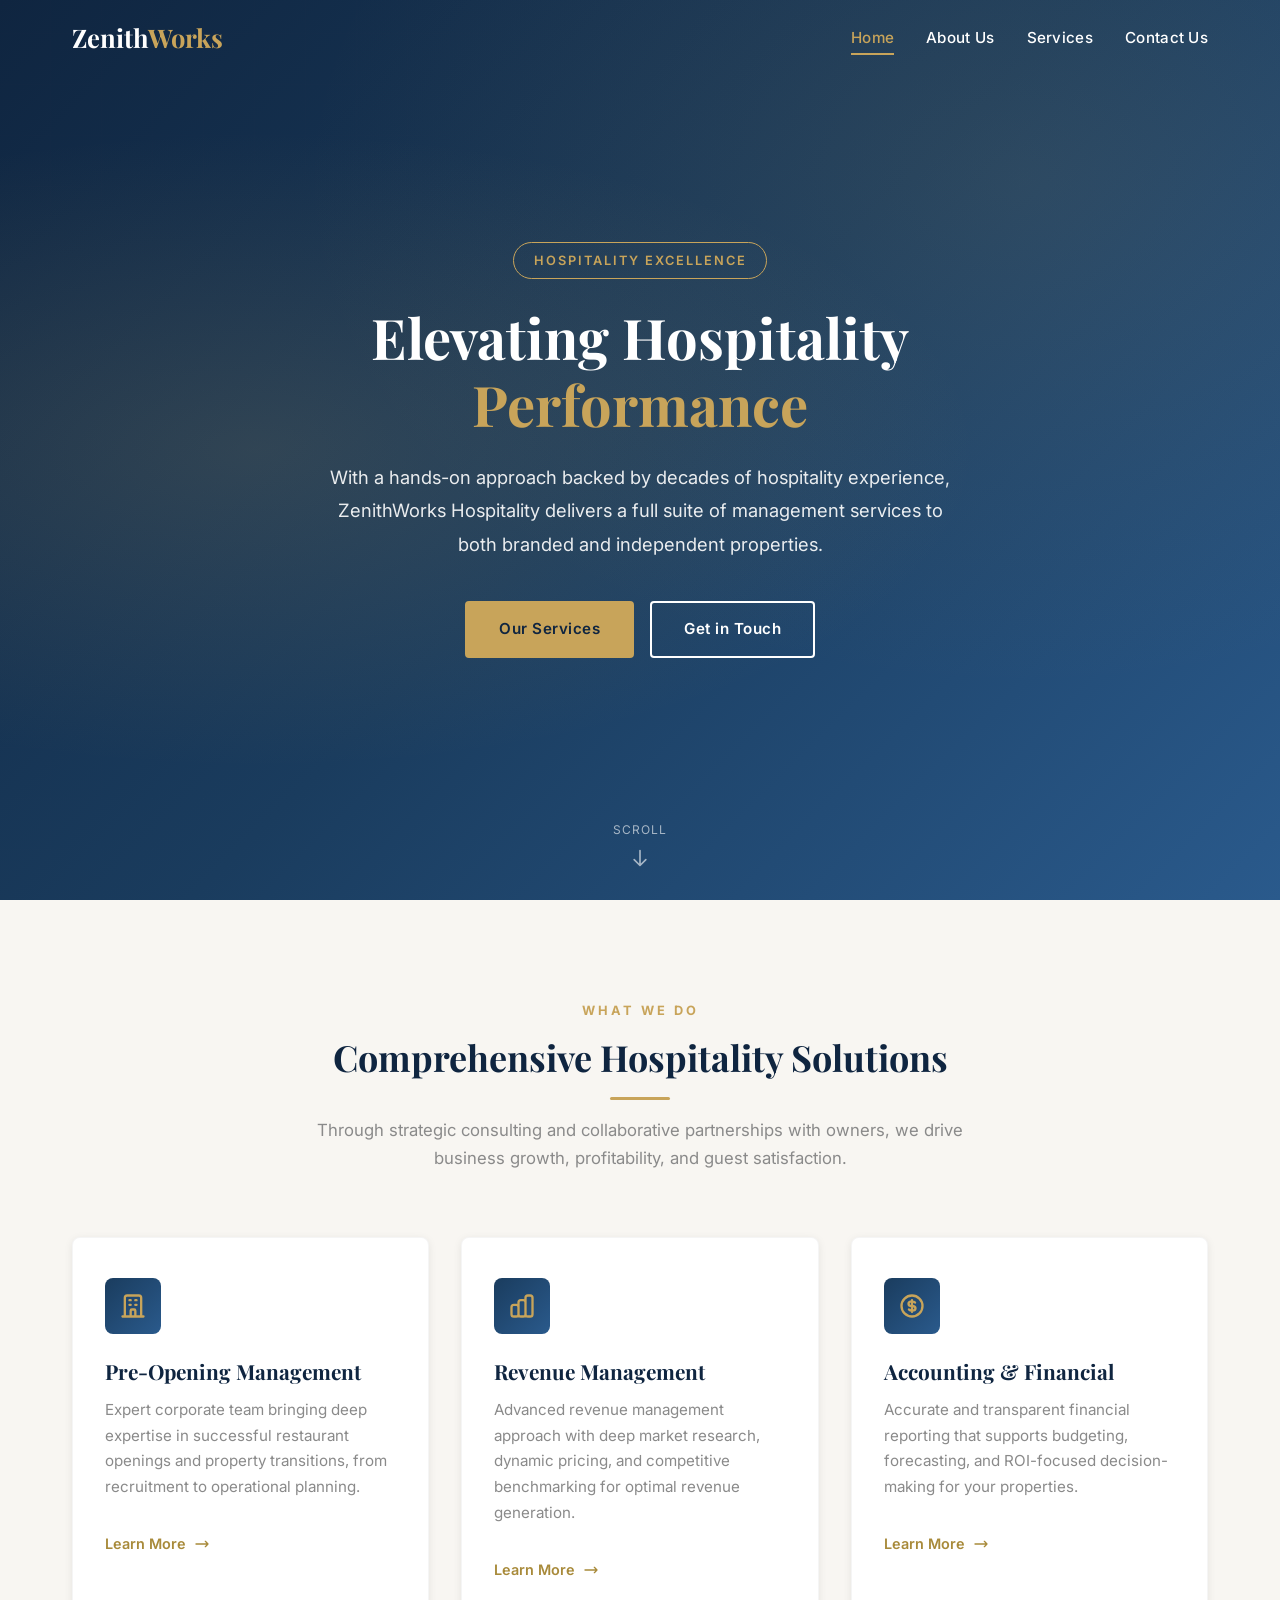
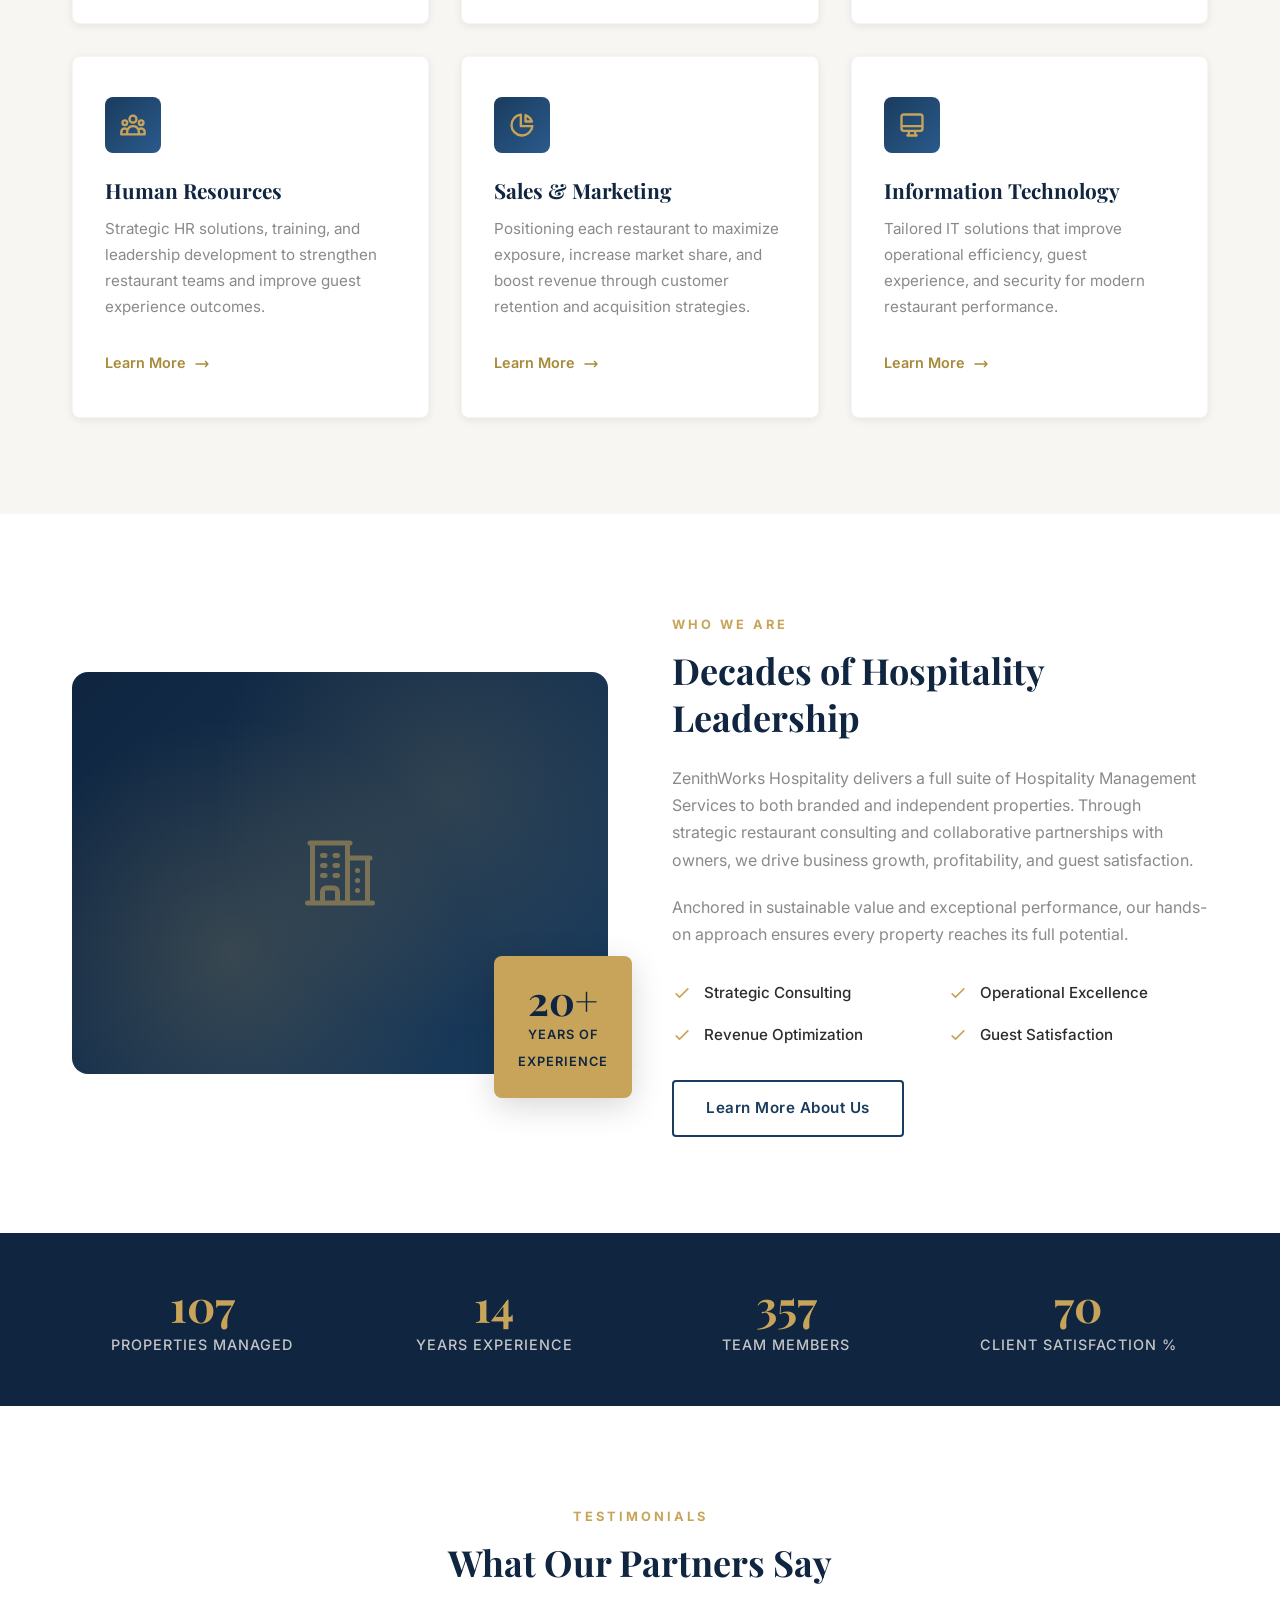
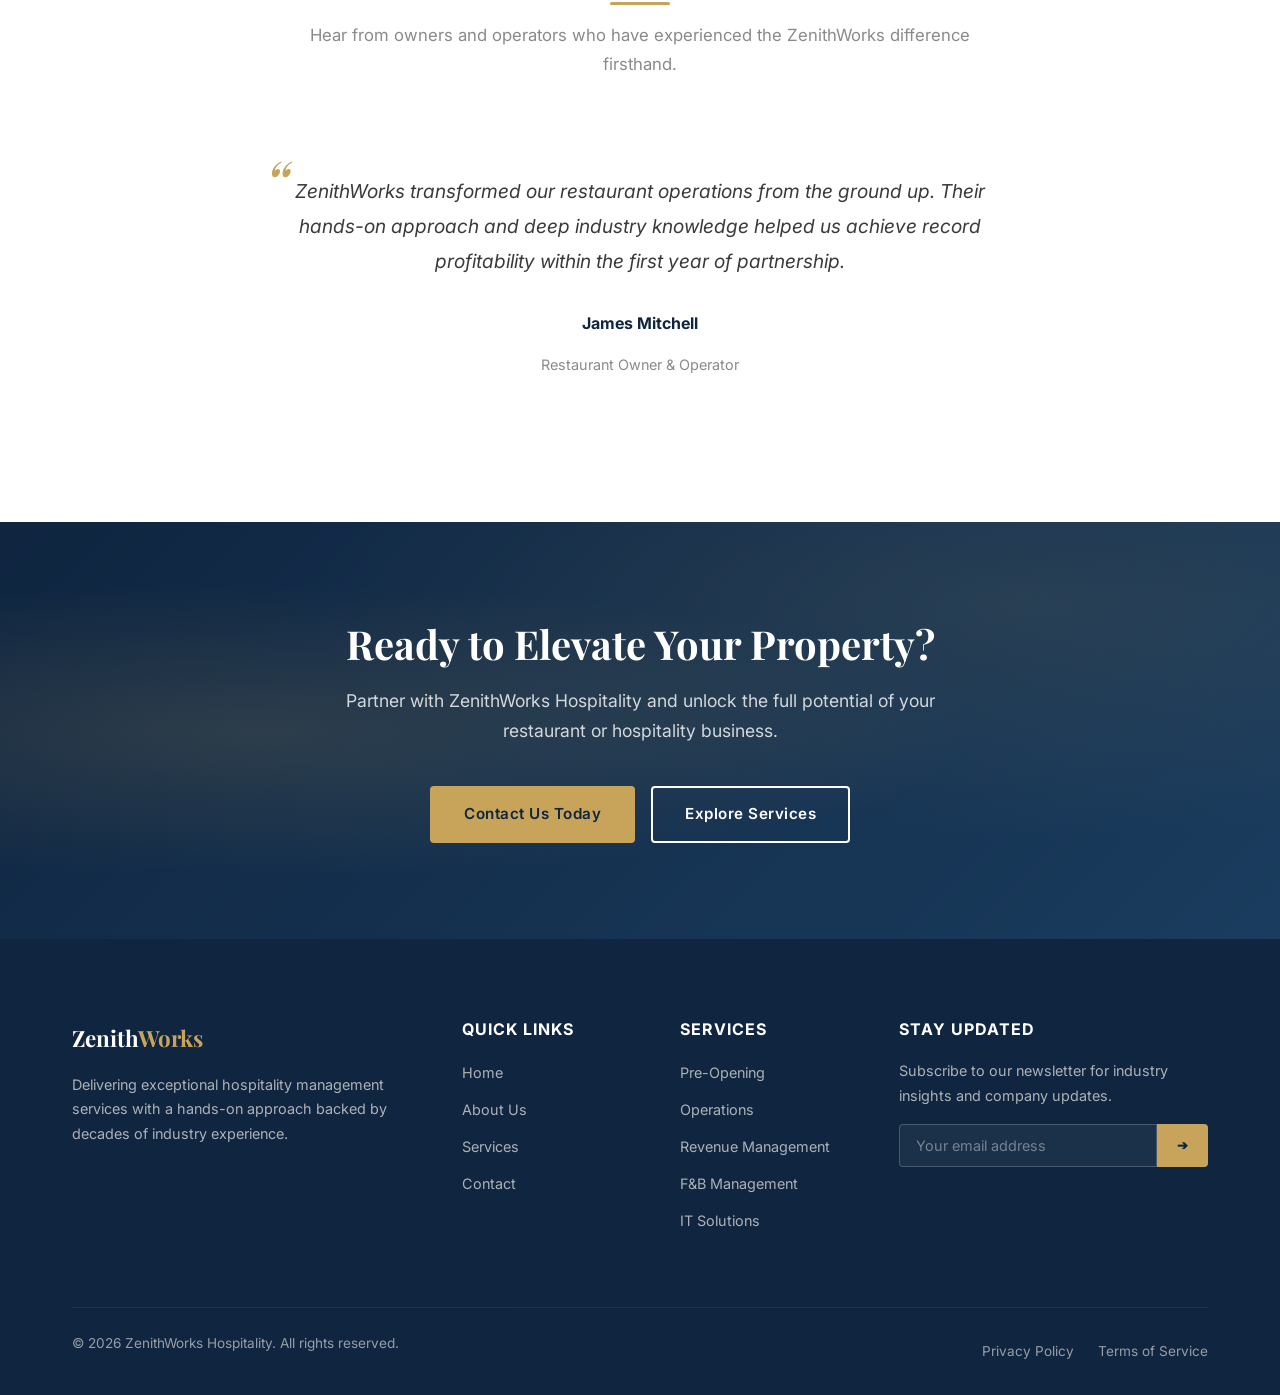
==== index.html @ 20b2fc0e "feat: build ZenithWorks Hospitality website with 4 pages Create a complete multi-page static website" ====
<!DOCTYPE html>
<html lang="en">
<head>
  <meta charset="UTF-8">
  <meta name="viewport" content="width=device-width, initial-scale=1.0">
  <meta name="description" content="ZenithWorks Hospitality delivers a full suite of Hospitality Management Services to branded and independent properties, driving growth, profitability, and guest satisfaction.">
  <title>ZenithWorks Hospitality | Restaurant & Hospitality Management</title>
  <link rel="preconnect" href="https://fonts.googleapis.com">
  <link rel="preconnect" href="https://fonts.gstatic.com" crossorigin>
  <link href="https://fonts.googleapis.com/css2?family=Inter:wght@400;500;600;700&family=Playfair+Display:wght@600;700;800&display=swap" rel="stylesheet">
  <link rel="stylesheet" href="css/styles.css">
</head>
<body>

  <!-- Header -->
  <header class="header" id="header">
    <div class="container">
      <a href="index.html" class="logo">
        <span class="logo-text">Zenith<span>Works</span></span>
      </a>
      <nav class="nav-links" id="navLinks">
        <a href="index.html" class="active">Home</a>
        <a href="about.html">About Us</a>
        <a href="services.html">Services</a>
        <a href="contact.html">Contact Us</a>
      </nav>
      <button class="menu-toggle" id="menuToggle" aria-label="Toggle navigation">
        <span></span>
        <span></span>
        <span></span>
      </button>
    </div>
  </header>

  <!-- Hero Section -->
  <section class="hero">
    <div class="hero-bg"></div>
    <div class="hero-pattern"></div>
    <div class="hero-content">
      <div class="hero-badge">Hospitality Excellence</div>
      <h1>Elevating Hospitality <span>Performance</span></h1>
      <p>With a hands-on approach backed by decades of hospitality experience, ZenithWorks Hospitality delivers a full suite of management services to both branded and independent properties.</p>
      <div class="hero-buttons">
        <a href="services.html" class="btn btn-primary">Our Services</a>
        <a href="contact.html" class="btn btn-outline">Get in Touch</a>
      </div>
    </div>
    <div class="scroll-indicator">
      <span>Scroll</span>
      <svg xmlns="http://www.w3.org/2000/svg" fill="none" viewBox="0 0 24 24" stroke="currentColor" stroke-width="2">
        <path stroke-linecap="round" stroke-linejoin="round" d="M19 14l-7 7m0 0l-7-7m7 7V3"/>
      </svg>
    </div>
  </section>

  <!-- Services Overview -->
  <section class="section section-light">
    <div class="container">
      <div class="section-header fade-in">
        <span class="section-label">What We Do</span>
        <h2>Comprehensive Hospitality Solutions</h2>
        <p>Through strategic consulting and collaborative partnerships with owners, we drive business growth, profitability, and guest satisfaction.</p>
      </div>
      <div class="services-grid">
        <!-- Service Card 1 -->
        <div class="service-card fade-in">
          <div class="service-icon">
            <svg xmlns="http://www.w3.org/2000/svg" fill="none" viewBox="0 0 24 24" stroke="currentColor" stroke-width="2">
              <path stroke-linecap="round" stroke-linejoin="round" d="M19 21V5a2 2 0 00-2-2H7a2 2 0 00-2 2v16m14 0h2m-2 0h-5m-9 0H3m2 0h5M9 7h1m-1 4h1m4-4h1m-1 4h1m-5 10v-5a1 1 0 011-1h2a1 1 0 011 1v5m-4 0h4"/>
            </svg>
          </div>
          <h3>Pre-Opening Management</h3>
          <p>Expert corporate team bringing deep expertise in successful restaurant openings and property transitions, from recruitment to operational planning.</p>
          <a href="services.html" class="learn-more">
            Learn More
            <svg xmlns="http://www.w3.org/2000/svg" fill="none" viewBox="0 0 24 24" stroke="currentColor" stroke-width="2">
              <path stroke-linecap="round" stroke-linejoin="round" d="M17 8l4 4m0 0l-4 4m4-4H3"/>
            </svg>
          </a>
        </div>
        <!-- Service Card 2 -->
        <div class="service-card fade-in">
          <div class="service-icon">
            <svg xmlns="http://www.w3.org/2000/svg" fill="none" viewBox="0 0 24 24" stroke="currentColor" stroke-width="2">
              <path stroke-linecap="round" stroke-linejoin="round" d="M9 19v-6a2 2 0 00-2-2H5a2 2 0 00-2 2v6a2 2 0 002 2h2a2 2 0 002-2zm0 0V9a2 2 0 012-2h2a2 2 0 012 2v10m-6 0a2 2 0 002 2h2a2 2 0 002-2m0 0V5a2 2 0 012-2h2a2 2 0 012 2v14a2 2 0 01-2 2h-2a2 2 0 01-2-2z"/>
            </svg>
          </div>
          <h3>Revenue Management</h3>
          <p>Advanced revenue management approach with deep market research, dynamic pricing, and competitive benchmarking for optimal revenue generation.</p>
          <a href="services.html" class="learn-more">
            Learn More
            <svg xmlns="http://www.w3.org/2000/svg" fill="none" viewBox="0 0 24 24" stroke="currentColor" stroke-width="2">
              <path stroke-linecap="round" stroke-linejoin="round" d="M17 8l4 4m0 0l-4 4m4-4H3"/>
            </svg>
          </a>
        </div>
        <!-- Service Card 3 -->
        <div class="service-card fade-in">
          <div class="service-icon">
            <svg xmlns="http://www.w3.org/2000/svg" fill="none" viewBox="0 0 24 24" stroke="currentColor" stroke-width="2">
              <path stroke-linecap="round" stroke-linejoin="round" d="M12 8c-1.657 0-3 .895-3 2s1.343 2 3 2 3 .895 3 2-1.343 2-3 2m0-8c1.11 0 2.08.402 2.599 1M12 8V7m0 1v8m0 0v1m0-1c-1.11 0-2.08-.402-2.599-1M21 12a9 9 0 11-18 0 9 9 0 0118 0z"/>
            </svg>
          </div>
          <h3>Accounting & Financial</h3>
          <p>Accurate and transparent financial reporting that supports budgeting, forecasting, and ROI-focused decision-making for your properties.</p>
          <a href="services.html" class="learn-more">
            Learn More
            <svg xmlns="http://www.w3.org/2000/svg" fill="none" viewBox="0 0 24 24" stroke="currentColor" stroke-width="2">
              <path stroke-linecap="round" stroke-linejoin="round" d="M17 8l4 4m0 0l-4 4m4-4H3"/>
            </svg>
          </a>
        </div>
        <!-- Service Card 4 -->
        <div class="service-card fade-in">
          <div class="service-icon">
            <svg xmlns="http://www.w3.org/2000/svg" fill="none" viewBox="0 0 24 24" stroke="currentColor" stroke-width="2">
              <path stroke-linecap="round" stroke-linejoin="round" d="M17 20h5v-2a3 3 0 00-5.356-1.857M17 20H7m10 0v-2c0-.656-.126-1.283-.356-1.857M7 20H2v-2a3 3 0 015.356-1.857M7 20v-2c0-.656.126-1.283.356-1.857m0 0a5.002 5.002 0 019.288 0M15 7a3 3 0 11-6 0 3 3 0 016 0zm6 3a2 2 0 11-4 0 2 2 0 014 0zM7 10a2 2 0 11-4 0 2 2 0 014 0z"/>
            </svg>
          </div>
          <h3>Human Resources</h3>
          <p>Strategic HR solutions, training, and leadership development to strengthen restaurant teams and improve guest experience outcomes.</p>
          <a href="services.html" class="learn-more">
            Learn More
            <svg xmlns="http://www.w3.org/2000/svg" fill="none" viewBox="0 0 24 24" stroke="currentColor" stroke-width="2">
              <path stroke-linecap="round" stroke-linejoin="round" d="M17 8l4 4m0 0l-4 4m4-4H3"/>
            </svg>
          </a>
        </div>
        <!-- Service Card 5 -->
        <div class="service-card fade-in">
          <div class="service-icon">
            <svg xmlns="http://www.w3.org/2000/svg" fill="none" viewBox="0 0 24 24" stroke="currentColor" stroke-width="2">
              <path stroke-linecap="round" stroke-linejoin="round" d="M11 3.055A9.001 9.001 0 1020.945 13H11V3.055z"/>
              <path stroke-linecap="round" stroke-linejoin="round" d="M20.488 9H15V3.512A9.025 9.025 0 0120.488 9z"/>
            </svg>
          </div>
          <h3>Sales & Marketing</h3>
          <p>Positioning each restaurant to maximize exposure, increase market share, and boost revenue through customer retention and acquisition strategies.</p>
          <a href="services.html" class="learn-more">
            Learn More
            <svg xmlns="http://www.w3.org/2000/svg" fill="none" viewBox="0 0 24 24" stroke="currentColor" stroke-width="2">
              <path stroke-linecap="round" stroke-linejoin="round" d="M17 8l4 4m0 0l-4 4m4-4H3"/>
            </svg>
          </a>
        </div>
        <!-- Service Card 6 -->
        <div class="service-card fade-in">
          <div class="service-icon">
            <svg xmlns="http://www.w3.org/2000/svg" fill="none" viewBox="0 0 24 24" stroke="currentColor" stroke-width="2">
              <path stroke-linecap="round" stroke-linejoin="round" d="M9.75 17L9 20l-1 1h8l-1-1-.75-3M3 13h18M5 17h14a2 2 0 002-2V5a2 2 0 00-2-2H5a2 2 0 00-2 2v10a2 2 0 002 2z"/>
            </svg>
          </div>
          <h3>Information Technology</h3>
          <p>Tailored IT solutions that improve operational efficiency, guest experience, and security for modern restaurant performance.</p>
          <a href="services.html" class="learn-more">
            Learn More
            <svg xmlns="http://www.w3.org/2000/svg" fill="none" viewBox="0 0 24 24" stroke="currentColor" stroke-width="2">
              <path stroke-linecap="round" stroke-linejoin="round" d="M17 8l4 4m0 0l-4 4m4-4H3"/>
            </svg>
          </a>
        </div>
      </div>
    </div>
  </section>

  <!-- About Preview -->
  <section class="section">
    <div class="container">
      <div class="about-preview">
        <div class="about-image fade-in-left">
          <div class="about-image-placeholder">
            <svg xmlns="http://www.w3.org/2000/svg" fill="none" viewBox="0 0 24 24" stroke="currentColor" stroke-width="1.5">
              <path stroke-linecap="round" stroke-linejoin="round" d="M2.25 21h19.5m-18-18v18m10.5-18v18m6-13.5V21M6.75 6.75h.75m-.75 3h.75m-.75 3h.75m3-6h.75m-.75 3h.75m-.75 3h.75M6.75 21v-3.375c0-.621.504-1.125 1.125-1.125h2.25c.621 0 1.125.504 1.125 1.125V21M3 3h12m-.75 4.5H21m-3.75 3.75h.008v.008h-.008v-.008zm0 3h.008v.008h-.008v-.008zm0 3h.008v.008h-.008v-.008z"/>
            </svg>
          </div>
          <div class="experience-badge">
            <span class="number">20+</span>
            <span class="label">Years of<br>Experience</span>
          </div>
        </div>
        <div class="about-content fade-in-right">
          <span class="section-label">Who We Are</span>
          <h2>Decades of Hospitality Leadership</h2>
          <p>ZenithWorks Hospitality delivers a full suite of Hospitality Management Services to both branded and independent properties. Through strategic restaurant consulting and collaborative partnerships with owners, we drive business growth, profitability, and guest satisfaction.</p>
          <p>Anchored in sustainable value and exceptional performance, our hands-on approach ensures every property reaches its full potential.</p>
          <div class="about-highlights">
            <div class="highlight-item">
              <svg xmlns="http://www.w3.org/2000/svg" fill="none" viewBox="0 0 24 24" stroke="currentColor" stroke-width="2">
                <path stroke-linecap="round" stroke-linejoin="round" d="M5 13l4 4L19 7"/>
              </svg>
              Strategic Consulting
            </div>
            <div class="highlight-item">
              <svg xmlns="http://www.w3.org/2000/svg" fill="none" viewBox="0 0 24 24" stroke="currentColor" stroke-width="2">
                <path stroke-linecap="round" stroke-linejoin="round" d="M5 13l4 4L19 7"/>
              </svg>
              Operational Excellence
            </div>
            <div class="highlight-item">
              <svg xmlns="http://www.w3.org/2000/svg" fill="none" viewBox="0 0 24 24" stroke="currentColor" stroke-width="2">
                <path stroke-linecap="round" stroke-linejoin="round" d="M5 13l4 4L19 7"/>
              </svg>
              Revenue Optimization
            </div>
            <div class="highlight-item">
              <svg xmlns="http://www.w3.org/2000/svg" fill="none" viewBox="0 0 24 24" stroke="currentColor" stroke-width="2">
                <path stroke-linecap="round" stroke-linejoin="round" d="M5 13l4 4L19 7"/>
              </svg>
              Guest Satisfaction
            </div>
          </div>
          <a href="about.html" class="btn btn-outline-dark">Learn More About Us</a>
        </div>
      </div>
    </div>
  </section>

  <!-- Stats Bar -->
  <section class="section-dark">
    <div class="container">
      <div class="stats-bar">
        <div class="stat-item fade-in">
          <div class="stat-number" data-target="150">0</div>
          <div class="stat-label">Properties Managed</div>
        </div>
        <div class="stat-item fade-in">
          <div class="stat-number" data-target="20">0</div>
          <div class="stat-label">Years Experience</div>
        </div>
        <div class="stat-item fade-in">
          <div class="stat-number" data-target="500">0</div>
          <div class="stat-label">Team Members</div>
        </div>
        <div class="stat-item fade-in">
          <div class="stat-number" data-target="98">0</div>
          <div class="stat-label">Client Satisfaction %</div>
        </div>
      </div>
    </div>
  </section>

  <!-- Testimonials -->
  <section class="section">
    <div class="container">
      <div class="section-header fade-in">
        <span class="section-label">Testimonials</span>
        <h2>What Our Partners Say</h2>
        <p>Hear from owners and operators who have experienced the ZenithWorks difference firsthand.</p>
      </div>
      <div class="testimonials-slider fade-in">
        <div class="testimonial">
          <p class="testimonial-text">ZenithWorks transformed our restaurant operations from the ground up. Their hands-on approach and deep industry knowledge helped us achieve record profitability within the first year of partnership.</p>
          <p class="testimonial-author">James Mitchell</p>
          <p class="testimonial-role">Restaurant Owner & Operator</p>
        </div>
      </div>
    </div>
  </section>

  <!-- CTA Section -->
  <section class="cta-section">
    <div class="hero-bg"></div>
    <div class="container">
      <h2 class="fade-in">Ready to Elevate Your Property?</h2>
      <p class="fade-in">Partner with ZenithWorks Hospitality and unlock the full potential of your restaurant or hospitality business.</p>
      <div class="hero-buttons fade-in">
        <a href="contact.html" class="btn btn-primary">Contact Us Today</a>
        <a href="services.html" class="btn btn-outline">Explore Services</a>
      </div>
    </div>
  </section>

  <!-- Footer -->
  <footer class="footer">
    <div class="container">
      <div class="footer-grid">
        <div class="footer-brand">
          <div class="logo-text">Zenith<span>Works</span></div>
          <p>Delivering exceptional hospitality management services with a hands-on approach backed by decades of industry experience.</p>
        </div>
        <div class="footer-column">
          <h4>Quick Links</h4>
          <ul>
            <li><a href="index.html">Home</a></li>
            <li><a href="about.html">About Us</a></li>
            <li><a href="services.html">Services</a></li>
            <li><a href="contact.html">Contact</a></li>
          </ul>
        </div>
        <div class="footer-column">
          <h4>Services</h4>
          <ul>
            <li><a href="services.html">Pre-Opening</a></li>
            <li><a href="services.html">Operations</a></li>
            <li><a href="services.html">Revenue Management</a></li>
            <li><a href="services.html">F&B Management</a></li>
            <li><a href="services.html">IT Solutions</a></li>
          </ul>
        </div>
        <div class="footer-column footer-newsletter">
          <h4>Stay Updated</h4>
          <p>Subscribe to our newsletter for industry insights and company updates.</p>
          <form class="newsletter-form" onsubmit="return false;">
            <input type="email" placeholder="Your email address" required>
            <button type="submit" aria-label="Subscribe">&#10132;</button>
          </form>
        </div>
      </div>
      <div class="footer-bottom">
        <p>&copy; 2026 ZenithWorks Hospitality. All rights reserved.</p>
        <div class="footer-bottom-links">
          <a href="#">Privacy Policy</a>
          <a href="#">Terms of Service</a>
        </div>
      </div>
    </div>
  </footer>

  <script src="js/main.js"></script>
</body>
</html>
---- css/styles.css ----
/* ============================================
   ZenithWorks Hospitality - Global Styles
   ============================================ */

/* --- CSS Variables / Design Tokens --- */
:root {
  --color-primary: #1a3c5e;
  --color-primary-light: #2a5a8c;
  --color-primary-dark: #0f2540;
  --color-accent: #c8a45a;
  --color-accent-light: #dfc07a;
  --color-accent-dark: #a88a3a;
  --color-white: #ffffff;
  --color-off-white: #f8f6f2;
  --color-light-gray: #eae6df;
  --color-mid-gray: #8a8a8a;
  --color-dark-gray: #3a3a3a;
  --color-text: #2c2c2c;
  --color-text-light: #f0ede8;

  --font-heading: 'Playfair Display', Georgia, 'Times New Roman', serif;
  --font-body: 'Inter', 'Segoe UI', Roboto, sans-serif;

  --shadow-sm: 0 2px 8px rgba(0, 0, 0, 0.08);
  --shadow-md: 0 4px 16px rgba(0, 0, 0, 0.12);
  --shadow-lg: 0 8px 32px rgba(0, 0, 0, 0.16);

  --radius-sm: 4px;
  --radius-md: 8px;
  --radius-lg: 16px;

  --transition: 0.3s ease;
  --max-width: 1200px;
}

/* --- Reset & Base --- */
*,
*::before,
*::after {
  margin: 0;
  padding: 0;
  box-sizing: border-box;
}

html {
  scroll-behavior: smooth;
  font-size: 16px;
}

body {
  font-family: var(--font-body);
  color: var(--color-text);
  line-height: 1.7;
  background-color: var(--color-white);
  -webkit-font-smoothing: antialiased;
  -moz-osx-font-smoothing: grayscale;
}

img {
  max-width: 100%;
  height: auto;
  display: block;
}

a {
  text-decoration: none;
  color: inherit;
  transition: color var(--transition);
}

ul {
  list-style: none;
}

h1, h2, h3, h4, h5, h6 {
  font-family: var(--font-heading);
  font-weight: 700;
  line-height: 1.3;
  color: var(--color-primary-dark);
}

h1 { font-size: 3rem; }
h2 { font-size: 2.25rem; }
h3 { font-size: 1.5rem; }
h4 { font-size: 1.25rem; }

p { margin-bottom: 1rem; }

.container {
  width: 100%;
  max-width: var(--max-width);
  margin: 0 auto;
  padding: 0 2rem;
}

/* --- Buttons --- */
.btn {
  display: inline-block;
  padding: 0.85rem 2rem;
  font-family: var(--font-body);
  font-size: 0.95rem;
  font-weight: 600;
  letter-spacing: 0.5px;
  border: 2px solid transparent;
  border-radius: var(--radius-sm);
  cursor: pointer;
  transition: all var(--transition);
  text-align: center;
}

.btn-primary {
  background-color: var(--color-accent);
  color: var(--color-primary-dark);
  border-color: var(--color-accent);
}

.btn-primary:hover {
  background-color: var(--color-accent-dark);
  border-color: var(--color-accent-dark);
  color: var(--color-white);
  transform: translateY(-2px);
  box-shadow: var(--shadow-md);
}

.btn-outline {
  background-color: transparent;
  color: var(--color-white);
  border-color: var(--color-white);
}

.btn-outline:hover {
  background-color: var(--color-white);
  color: var(--color-primary-dark);
  transform: translateY(-2px);
  box-shadow: var(--shadow-md);
}

.btn-outline-dark {
  background-color: transparent;
  color: var(--color-primary);
  border-color: var(--color-primary);
}

.btn-outline-dark:hover {
  background-color: var(--color-primary);
  color: var(--color-white);
  transform: translateY(-2px);
  box-shadow: var(--shadow-md);
}

/* --- Header / Navbar --- */
.header {
  position: fixed;
  top: 0;
  left: 0;
  width: 100%;
  z-index: 1000;
  transition: all var(--transition);
  background: transparent;
}

.header.scrolled {
  background: var(--color-primary-dark);
  box-shadow: var(--shadow-md);
}

.header .container {
  display: flex;
  justify-content: space-between;
  align-items: center;
  padding-top: 1rem;
  padding-bottom: 1rem;
}

.logo {
  display: flex;
  align-items: center;
  gap: 0.5rem;
}

.logo-text {
  font-family: var(--font-heading);
  font-size: 1.6rem;
  font-weight: 700;
  color: var(--color-white);
}

.logo-text span {
  color: var(--color-accent);
}

.nav-links {
  display: flex;
  gap: 2rem;
  align-items: center;
}

.nav-links a {
  color: var(--color-white);
  font-size: 0.95rem;
  font-weight: 500;
  letter-spacing: 0.3px;
  position: relative;
  padding: 0.25rem 0;
}

.nav-links a::after {
  content: '';
  position: absolute;
  bottom: 0;
  left: 0;
  width: 0;
  height: 2px;
  background-color: var(--color-accent);
  transition: width var(--transition);
}

.nav-links a:hover::after,
.nav-links a.active::after {
  width: 100%;
}

.nav-links a.active {
  color: var(--color-accent);
}

/* Mobile Menu Toggle */
.menu-toggle {
  display: none;
  flex-direction: column;
  gap: 5px;
  cursor: pointer;
  background: none;
  border: none;
  padding: 0.5rem;
}

.menu-toggle span {
  display: block;
  width: 26px;
  height: 2px;
  background-color: var(--color-white);
  transition: all var(--transition);
}

.menu-toggle.active span:nth-child(1) {
  transform: rotate(45deg) translate(5px, 5px);
}

.menu-toggle.active span:nth-child(2) {
  opacity: 0;
}

.menu-toggle.active span:nth-child(3) {
  transform: rotate(-45deg) translate(5px, -5px);
}

/* --- Hero Section --- */
.hero {
  position: relative;
  min-height: 100vh;
  display: flex;
  align-items: center;
  justify-content: center;
  text-align: center;
  color: var(--color-white);
  overflow: hidden;
}

.hero-bg {
  position: absolute;
  inset: 0;
  background: linear-gradient(135deg, var(--color-primary-dark) 0%, var(--color-primary) 50%, var(--color-primary-light) 100%);
  z-index: -2;
}

.hero-bg::after {
  content: '';
  position: absolute;
  inset: 0;
  background:
    radial-gradient(ellipse at 20% 50%, rgba(200, 164, 90, 0.15) 0%, transparent 50%),
    radial-gradient(ellipse at 80% 20%, rgba(200, 164, 90, 0.1) 0%, transparent 50%);
  z-index: -1;
}

.hero-pattern {
  position: absolute;
  inset: 0;
  opacity: 0.04;
  background-image:
    repeating-linear-gradient(0deg, transparent, transparent 50px, rgba(255,255,255,0.1) 50px, rgba(255,255,255,0.1) 51px),
    repeating-linear-gradient(90deg, transparent, transparent 50px, rgba(255,255,255,0.1) 50px, rgba(255,255,255,0.1) 51px);
  z-index: -1;
}

.hero-content {
  max-width: 800px;
  padding: 0 2rem;
}

.hero-badge {
  display: inline-block;
  padding: 0.4rem 1.2rem;
  border: 1px solid var(--color-accent);
  color: var(--color-accent);
  font-size: 0.8rem;
  font-weight: 600;
  letter-spacing: 2px;
  text-transform: uppercase;
  margin-bottom: 1.5rem;
  border-radius: 50px;
}

.hero h1 {
  color: var(--color-white);
  font-size: 3.5rem;
  margin-bottom: 1.5rem;
  line-height: 1.2;
}

.hero h1 span {
  color: var(--color-accent);
}

.hero p {
  font-size: 1.15rem;
  line-height: 1.8;
  opacity: 0.9;
  margin-bottom: 2.5rem;
  max-width: 640px;
  margin-left: auto;
  margin-right: auto;
}

.hero-buttons {
  display: flex;
  gap: 1rem;
  justify-content: center;
  flex-wrap: wrap;
}

/* Scroll indicator */
.scroll-indicator {
  position: absolute;
  bottom: 2rem;
  left: 50%;
  transform: translateX(-50%);
  display: flex;
  flex-direction: column;
  align-items: center;
  gap: 0.5rem;
  color: var(--color-white);
  opacity: 0.6;
  animation: bounce 2s infinite;
}

.scroll-indicator span {
  font-size: 0.75rem;
  letter-spacing: 1px;
  text-transform: uppercase;
}

.scroll-indicator svg {
  width: 20px;
  height: 20px;
}

@keyframes bounce {
  0%, 20%, 50%, 80%, 100% { transform: translateX(-50%) translateY(0); }
  40% { transform: translateX(-50%) translateY(-8px); }
  60% { transform: translateX(-50%) translateY(-4px); }
}

/* --- Page Hero (inner pages) --- */
.page-hero {
  position: relative;
  padding: 10rem 0 5rem;
  text-align: center;
  color: var(--color-white);
  overflow: hidden;
}

.page-hero .hero-bg {
  position: absolute;
  inset: 0;
  background: linear-gradient(135deg, var(--color-primary-dark) 0%, var(--color-primary) 100%);
  z-index: -1;
}

.page-hero h1 {
  color: var(--color-white);
  margin-bottom: 1rem;
  font-size: 3rem;
}

.page-hero p {
  font-size: 1.1rem;
  opacity: 0.85;
  max-width: 600px;
  margin: 0 auto;
}

.breadcrumb {
  display: flex;
  justify-content: center;
  gap: 0.5rem;
  margin-top: 1.5rem;
  font-size: 0.9rem;
  opacity: 0.7;
}

.breadcrumb a:hover {
  color: var(--color-accent);
}

.breadcrumb .separator {
  margin: 0 0.25rem;
}

/* --- Section Base --- */
.section {
  padding: 6rem 0;
}

.section-light {
  background-color: var(--color-off-white);
}

.section-dark {
  background-color: var(--color-primary-dark);
  color: var(--color-text-light);
}

.section-dark h2,
.section-dark h3 {
  color: var(--color-white);
}

.section-header {
  text-align: center;
  max-width: 700px;
  margin: 0 auto 4rem;
}

.section-label {
  display: inline-block;
  font-size: 0.8rem;
  font-weight: 700;
  letter-spacing: 3px;
  text-transform: uppercase;
  color: var(--color-accent);
  margin-bottom: 0.75rem;
}

.section-header h2 {
  margin-bottom: 1rem;
}

.section-header p {
  color: var(--color-mid-gray);
  font-size: 1.05rem;
}

.section-dark .section-header p {
  color: rgba(255, 255, 255, 0.7);
}

/* Decorative line under headings */
.section-header h2::after {
  content: '';
  display: block;
  width: 60px;
  height: 3px;
  background: var(--color-accent);
  margin: 1rem auto 0;
  border-radius: 2px;
}

/* --- Services Grid (Home) --- */
.services-grid {
  display: grid;
  grid-template-columns: repeat(auto-fit, minmax(340px, 1fr));
  gap: 2rem;
}

.service-card {
  background: var(--color-white);
  border-radius: var(--radius-md);
  padding: 2.5rem 2rem;
  box-shadow: var(--shadow-sm);
  transition: all var(--transition);
  border: 1px solid rgba(0, 0, 0, 0.04);
  position: relative;
  overflow: hidden;
}

.service-card::before {
  content: '';
  position: absolute;
  top: 0;
  left: 0;
  width: 100%;
  height: 4px;
  background: var(--color-accent);
  transform: scaleX(0);
  transform-origin: left;
  transition: transform var(--transition);
}

.service-card:hover {
  transform: translateY(-4px);
  box-shadow: var(--shadow-lg);
}

.service-card:hover::before {
  transform: scaleX(1);
}

.service-icon {
  width: 56px;
  height: 56px;
  background: linear-gradient(135deg, var(--color-primary), var(--color-primary-light));
  border-radius: var(--radius-md);
  display: flex;
  align-items: center;
  justify-content: center;
  margin-bottom: 1.5rem;
  color: var(--color-accent);
}

.service-icon svg {
  width: 28px;
  height: 28px;
}

.service-card h3 {
  margin-bottom: 0.75rem;
  font-size: 1.3rem;
}

.service-card p {
  color: var(--color-mid-gray);
  font-size: 0.95rem;
  line-height: 1.7;
}

.service-card .learn-more {
  display: inline-flex;
  align-items: center;
  gap: 0.5rem;
  margin-top: 1rem;
  font-weight: 600;
  font-size: 0.9rem;
  color: var(--color-accent-dark);
  transition: all var(--transition);
}

.service-card .learn-more:hover {
  gap: 0.75rem;
  color: var(--color-primary);
}

.service-card .learn-more svg {
  width: 16px;
  height: 16px;
}

/* --- About Preview (Home) --- */
.about-preview {
  display: grid;
  grid-template-columns: 1fr 1fr;
  gap: 4rem;
  align-items: center;
}

.about-image {
  position: relative;
}

.about-image-placeholder {
  width: 100%;
  aspect-ratio: 4/3;
  background: linear-gradient(135deg, var(--color-primary-dark), var(--color-primary));
  border-radius: var(--radius-lg);
  display: flex;
  align-items: center;
  justify-content: center;
  position: relative;
  overflow: hidden;
}

.about-image-placeholder::before {
  content: '';
  position: absolute;
  inset: 0;
  background:
    radial-gradient(circle at 30% 70%, rgba(200, 164, 90, 0.2) 0%, transparent 50%),
    radial-gradient(circle at 70% 30%, rgba(200, 164, 90, 0.15) 0%, transparent 50%);
}

.about-image-placeholder svg {
  width: 80px;
  height: 80px;
  color: var(--color-accent);
  opacity: 0.5;
}

.experience-badge {
  position: absolute;
  bottom: -1.5rem;
  right: -1.5rem;
  background: var(--color-accent);
  color: var(--color-primary-dark);
  padding: 1.5rem;
  border-radius: var(--radius-md);
  text-align: center;
  box-shadow: var(--shadow-lg);
}

.experience-badge .number {
  display: block;
  font-family: var(--font-heading);
  font-size: 2.5rem;
  font-weight: 700;
  line-height: 1;
}

.experience-badge .label {
  font-size: 0.8rem;
  font-weight: 600;
  text-transform: uppercase;
  letter-spacing: 1px;
}

.about-content h2 {
  margin-bottom: 1.5rem;
}

.about-content .section-label {
  text-align: left;
}

.about-content p {
  color: var(--color-mid-gray);
  margin-bottom: 1.25rem;
}

.about-highlights {
  display: grid;
  grid-template-columns: 1fr 1fr;
  gap: 1rem;
  margin: 2rem 0;
}

.highlight-item {
  display: flex;
  align-items: center;
  gap: 0.75rem;
  font-weight: 500;
  font-size: 0.95rem;
}

.highlight-item svg {
  flex-shrink: 0;
  width: 20px;
  height: 20px;
  color: var(--color-accent);
}

/* --- Stats Bar --- */
.stats-bar {
  display: grid;
  grid-template-columns: repeat(4, 1fr);
  gap: 2rem;
  padding: 3rem 0;
}

.stat-item {
  text-align: center;
}

.stat-number {
  font-family: var(--font-heading);
  font-size: 2.75rem;
  font-weight: 700;
  color: var(--color-accent);
  line-height: 1.1;
  margin-bottom: 0.25rem;
}

.stat-label {
  font-size: 0.9rem;
  opacity: 0.8;
  text-transform: uppercase;
  letter-spacing: 1px;
  font-weight: 500;
}

/* --- Testimonials --- */
.testimonials-slider {
  max-width: 800px;
  margin: 0 auto;
  text-align: center;
}

.testimonial {
  padding: 2rem;
}

.testimonial-text {
  font-size: 1.2rem;
  font-style: italic;
  line-height: 1.8;
  color: var(--color-dark-gray);
  margin-bottom: 2rem;
  position: relative;
}

.testimonial-text::before {
  content: '\201C';
  font-family: var(--font-heading);
  font-size: 4rem;
  color: var(--color-accent);
  position: absolute;
  top: -1.5rem;
  left: -0.5rem;
  line-height: 1;
}

.testimonial-author {
  font-weight: 700;
  color: var(--color-primary-dark);
}

.testimonial-role {
  font-size: 0.9rem;
  color: var(--color-mid-gray);
}

/* --- CTA Section --- */
.cta-section {
  padding: 6rem 0;
  text-align: center;
  position: relative;
  overflow: hidden;
}

.cta-section .hero-bg {
  position: absolute;
  inset: 0;
  background: linear-gradient(135deg, var(--color-primary-dark) 0%, var(--color-primary) 100%);
  z-index: -1;
}

.cta-section h2 {
  color: var(--color-white);
  margin-bottom: 1rem;
  font-size: 2.5rem;
}

.cta-section p {
  color: rgba(255, 255, 255, 0.8);
  font-size: 1.1rem;
  max-width: 600px;
  margin: 0 auto 2.5rem;
}

/* --- About Page --- */
.about-intro {
  display: grid;
  grid-template-columns: 1fr 1fr;
  gap: 4rem;
  align-items: center;
}

.about-intro-content h2::after {
  content: '';
  display: block;
  width: 60px;
  height: 3px;
  background: var(--color-accent);
  margin: 1rem 0 0;
  border-radius: 2px;
}

.about-intro-content p {
  color: var(--color-mid-gray);
  margin-bottom: 1.25rem;
}

.values-grid {
  display: grid;
  grid-template-columns: repeat(auto-fit, minmax(280px, 1fr));
  gap: 2rem;
}

.value-card {
  text-align: center;
  padding: 2.5rem 2rem;
  background: var(--color-white);
  border-radius: var(--radius-md);
  box-shadow: var(--shadow-sm);
  transition: all var(--transition);
}

.value-card:hover {
  transform: translateY(-4px);
  box-shadow: var(--shadow-md);
}

.value-icon {
  width: 64px;
  height: 64px;
  background: linear-gradient(135deg, var(--color-primary), var(--color-primary-light));
  border-radius: 50%;
  display: flex;
  align-items: center;
  justify-content: center;
  margin: 0 auto 1.5rem;
  color: var(--color-accent);
}

.value-icon svg {
  width: 28px;
  height: 28px;
}

.value-card h3 {
  margin-bottom: 0.75rem;
}

.value-card p {
  color: var(--color-mid-gray);
  font-size: 0.95rem;
}

/* Leadership grid */
.leadership-grid {
  display: grid;
  grid-template-columns: repeat(auto-fit, minmax(250px, 1fr));
  gap: 2rem;
}

.leader-card {
  text-align: center;
  background: var(--color-white);
  border-radius: var(--radius-md);
  overflow: hidden;
  box-shadow: var(--shadow-sm);
  transition: all var(--transition);
}

.leader-card:hover {
  box-shadow: var(--shadow-md);
  transform: translateY(-2px);
}

.leader-photo {
  width: 100%;
  height: 280px;
  background: linear-gradient(135deg, var(--color-primary-dark), var(--color-primary));
  display: flex;
  align-items: center;
  justify-content: center;
}

.leader-photo svg {
  width: 60px;
  height: 60px;
  color: var(--color-accent);
  opacity: 0.5;
}

.leader-info {
  padding: 1.5rem;
}

.leader-info h3 {
  margin-bottom: 0.25rem;
  font-size: 1.2rem;
}

.leader-info .role {
  color: var(--color-accent-dark);
  font-size: 0.9rem;
  font-weight: 600;
  margin-bottom: 0.75rem;
}

.leader-info p {
  font-size: 0.9rem;
  color: var(--color-mid-gray);
}

/* --- Services Page --- */
.service-detail {
  display: grid;
  grid-template-columns: 1fr 1fr;
  gap: 4rem;
  align-items: center;
  padding: 4rem 0;
  border-bottom: 1px solid var(--color-light-gray);
}

.service-detail:last-child {
  border-bottom: none;
}

.service-detail.reverse {
  direction: rtl;
}

.service-detail.reverse > * {
  direction: ltr;
}

.service-detail-icon {
  width: 100%;
  aspect-ratio: 16/10;
  background: linear-gradient(135deg, var(--color-primary-dark), var(--color-primary-light));
  border-radius: var(--radius-lg);
  display: flex;
  align-items: center;
  justify-content: center;
  position: relative;
  overflow: hidden;
}

.service-detail-icon::before {
  content: '';
  position: absolute;
  inset: 0;
  background: radial-gradient(circle at 50% 50%, rgba(200, 164, 90, 0.15) 0%, transparent 70%);
}

.service-detail-icon svg {
  width: 64px;
  height: 64px;
  color: var(--color-accent);
  opacity: 0.6;
}

.service-detail-content h3 {
  font-size: 1.6rem;
  margin-bottom: 1rem;
}

.service-detail-content p {
  color: var(--color-mid-gray);
  line-height: 1.8;
}

.service-detail-content ul {
  margin-top: 1rem;
}

.service-detail-content ul li {
  display: flex;
  align-items: flex-start;
  gap: 0.75rem;
  margin-bottom: 0.75rem;
  color: var(--color-dark-gray);
  font-size: 0.95rem;
}

.service-detail-content ul li svg {
  flex-shrink: 0;
  width: 18px;
  height: 18px;
  color: var(--color-accent);
  margin-top: 3px;
}

/* Services Overview Grid */
.services-overview-grid {
  display: grid;
  grid-template-columns: repeat(auto-fit, minmax(260px, 1fr));
  gap: 1.5rem;
  margin-bottom: 4rem;
}

.service-overview-card {
  background: var(--color-white);
  border-radius: var(--radius-md);
  padding: 2rem 1.5rem;
  box-shadow: var(--shadow-sm);
  text-align: center;
  transition: all var(--transition);
  border-bottom: 3px solid transparent;
}

.service-overview-card:hover {
  border-bottom-color: var(--color-accent);
  box-shadow: var(--shadow-md);
  transform: translateY(-2px);
}

.service-overview-card .service-icon {
  margin: 0 auto 1rem;
}

.service-overview-card h4 {
  margin-bottom: 0.5rem;
}

.service-overview-card p {
  font-size: 0.9rem;
  color: var(--color-mid-gray);
}

/* --- Contact Page --- */
.contact-wrapper {
  display: grid;
  grid-template-columns: 1fr 1.5fr;
  gap: 3rem;
}

.contact-info {
  background: var(--color-primary-dark);
  color: var(--color-text-light);
  padding: 3rem;
  border-radius: var(--radius-lg);
}

.contact-info h3 {
  color: var(--color-white);
  margin-bottom: 1rem;
  font-size: 1.5rem;
}

.contact-info > p {
  font-size: 0.95rem;
  opacity: 0.8;
  margin-bottom: 2rem;
}

.contact-detail {
  display: flex;
  align-items: flex-start;
  gap: 1rem;
  margin-bottom: 1.5rem;
}

.contact-detail-icon {
  width: 44px;
  height: 44px;
  background: rgba(200, 164, 90, 0.15);
  border-radius: var(--radius-sm);
  display: flex;
  align-items: center;
  justify-content: center;
  flex-shrink: 0;
  color: var(--color-accent);
}

.contact-detail-icon svg {
  width: 20px;
  height: 20px;
}

.contact-detail h4 {
  color: var(--color-white);
  font-family: var(--font-body);
  font-size: 0.95rem;
  font-weight: 600;
  margin-bottom: 0.25rem;
}

.contact-detail p {
  font-size: 0.9rem;
  opacity: 0.75;
  margin-bottom: 0;
}

.contact-social {
  margin-top: 2.5rem;
  padding-top: 2rem;
  border-top: 1px solid rgba(255, 255, 255, 0.1);
}

.contact-social h4 {
  color: var(--color-white);
  font-family: var(--font-body);
  font-size: 0.95rem;
  margin-bottom: 1rem;
}

.social-links {
  display: flex;
  gap: 0.75rem;
}

.social-links a {
  width: 40px;
  height: 40px;
  background: rgba(255, 255, 255, 0.1);
  border-radius: 50%;
  display: flex;
  align-items: center;
  justify-content: center;
  transition: all var(--transition);
}

.social-links a:hover {
  background: var(--color-accent);
  color: var(--color-primary-dark);
}

.social-links a svg {
  width: 18px;
  height: 18px;
}

/* Contact Form */
.contact-form-wrapper {
  background: var(--color-white);
  padding: 3rem;
  border-radius: var(--radius-lg);
  box-shadow: var(--shadow-sm);
}

.contact-form-wrapper h3 {
  margin-bottom: 0.5rem;
  font-size: 1.5rem;
}

.contact-form-wrapper > p {
  color: var(--color-mid-gray);
  margin-bottom: 2rem;
}

.form-row {
  display: grid;
  grid-template-columns: 1fr 1fr;
  gap: 1.5rem;
}

.form-group {
  margin-bottom: 1.5rem;
}

.form-group label {
  display: block;
  font-size: 0.9rem;
  font-weight: 600;
  margin-bottom: 0.5rem;
  color: var(--color-dark-gray);
}

.form-group input,
.form-group select,
.form-group textarea {
  width: 100%;
  padding: 0.85rem 1rem;
  border: 1px solid var(--color-light-gray);
  border-radius: var(--radius-sm);
  font-family: var(--font-body);
  font-size: 0.95rem;
  color: var(--color-text);
  transition: border-color var(--transition);
  background: var(--color-white);
}

.form-group input:focus,
.form-group select:focus,
.form-group textarea:focus {
  outline: none;
  border-color: var(--color-accent);
  box-shadow: 0 0 0 3px rgba(200, 164, 90, 0.15);
}

.form-group textarea {
  resize: vertical;
  min-height: 140px;
}

.form-submit {
  display: flex;
  align-items: center;
  gap: 1rem;
}

.form-submit .btn {
  min-width: 180px;
}

.form-note {
  font-size: 0.85rem;
  color: var(--color-mid-gray);
}

/* --- Footer --- */
.footer {
  background: var(--color-primary-dark);
  color: var(--color-text-light);
  padding-top: 5rem;
}

.footer-grid {
  display: grid;
  grid-template-columns: 2fr 1fr 1fr 1.5fr;
  gap: 3rem;
  padding-bottom: 4rem;
}

.footer-brand .logo-text {
  font-size: 1.4rem;
  margin-bottom: 1rem;
}

.footer-brand p {
  font-size: 0.9rem;
  opacity: 0.7;
  line-height: 1.7;
}

.footer-column h4 {
  color: var(--color-white);
  font-family: var(--font-body);
  font-size: 1rem;
  font-weight: 700;
  margin-bottom: 1.25rem;
  text-transform: uppercase;
  letter-spacing: 1px;
}

.footer-column ul li {
  margin-bottom: 0.6rem;
}

.footer-column ul li a {
  font-size: 0.9rem;
  opacity: 0.7;
  transition: all var(--transition);
}

.footer-column ul li a:hover {
  opacity: 1;
  color: var(--color-accent);
}

.footer-newsletter p {
  font-size: 0.9rem;
  opacity: 0.7;
  margin-bottom: 1rem;
}

.newsletter-form {
  display: flex;
  gap: 0;
}

.newsletter-form input {
  flex: 1;
  padding: 0.75rem 1rem;
  border: 1px solid rgba(255, 255, 255, 0.2);
  background: rgba(255, 255, 255, 0.05);
  color: var(--color-white);
  font-family: var(--font-body);
  font-size: 0.9rem;
  border-radius: var(--radius-sm) 0 0 var(--radius-sm);
}

.newsletter-form input::placeholder {
  color: rgba(255, 255, 255, 0.4);
}

.newsletter-form input:focus {
  outline: none;
  border-color: var(--color-accent);
}

.newsletter-form button {
  padding: 0.75rem 1.25rem;
  background: var(--color-accent);
  color: var(--color-primary-dark);
  border: none;
  border-radius: 0 var(--radius-sm) var(--radius-sm) 0;
  font-weight: 700;
  cursor: pointer;
  transition: background var(--transition);
}

.newsletter-form button:hover {
  background: var(--color-accent-light);
}

.footer-bottom {
  border-top: 1px solid rgba(255, 255, 255, 0.1);
  padding: 1.5rem 0;
  display: flex;
  justify-content: space-between;
  align-items: center;
  font-size: 0.85rem;
  opacity: 0.6;
}

.footer-bottom-links {
  display: flex;
  gap: 1.5rem;
}

.footer-bottom-links a:hover {
  color: var(--color-accent);
}

/* --- Animations --- */
.fade-in {
  opacity: 0;
  transform: translateY(30px);
  transition: opacity 0.6s ease, transform 0.6s ease;
}

.fade-in.visible {
  opacity: 1;
  transform: translateY(0);
}

.fade-in-left {
  opacity: 0;
  transform: translateX(-30px);
  transition: opacity 0.6s ease, transform 0.6s ease;
}

.fade-in-left.visible {
  opacity: 1;
  transform: translateX(0);
}

.fade-in-right {
  opacity: 0;
  transform: translateX(30px);
  transition: opacity 0.6s ease, transform 0.6s ease;
}

.fade-in-right.visible {
  opacity: 1;
  transform: translateX(0);
}

/* --- Responsive Design --- */
@media (max-width: 1024px) {
  h1 { font-size: 2.5rem; }
  h2 { font-size: 2rem; }

  .hero h1 { font-size: 2.75rem; }

  .about-preview,
  .about-intro,
  .service-detail {
    grid-template-columns: 1fr;
    gap: 2.5rem;
  }

  .service-detail.reverse {
    direction: ltr;
  }

  .footer-grid {
    grid-template-columns: 1fr 1fr;
    gap: 2rem;
  }

  .stats-bar {
    grid-template-columns: repeat(2, 1fr);
  }

  .contact-wrapper {
    grid-template-columns: 1fr;
  }
}

@media (max-width: 768px) {
  h1 { font-size: 2rem; }
  h2 { font-size: 1.75rem; }
  h3 { font-size: 1.25rem; }

  .hero h1 { font-size: 2.25rem; }
  .page-hero h1 { font-size: 2.25rem; }
  .page-hero { padding: 8rem 0 3.5rem; }

  .section { padding: 4rem 0; }

  .nav-links {
    display: none;
    position: fixed;
    top: 0;
    left: 0;
    right: 0;
    bottom: 0;
    background: var(--color-primary-dark);
    flex-direction: column;
    align-items: center;
    justify-content: center;
    gap: 2rem;
    z-index: 999;
  }

  .nav-links.active {
    display: flex;
  }

  .nav-links a {
    font-size: 1.25rem;
  }

  .menu-toggle {
    display: flex;
    z-index: 1001;
  }

  .services-grid {
    grid-template-columns: 1fr;
  }

  .form-row {
    grid-template-columns: 1fr;
  }

  .about-highlights {
    grid-template-columns: 1fr;
  }

  .experience-badge {
    bottom: -1rem;
    right: 1rem;
  }

  .footer-grid {
    grid-template-columns: 1fr;
  }

  .footer-bottom {
    flex-direction: column;
    gap: 0.75rem;
    text-align: center;
  }

  .hero-buttons {
    flex-direction: column;
    align-items: center;
  }

  .stats-bar {
    grid-template-columns: 1fr 1fr;
    gap: 1.5rem;
  }

  .contact-info {
    padding: 2rem;
  }

  .contact-form-wrapper {
    padding: 2rem;
  }

  .services-overview-grid {
    grid-template-columns: 1fr;
  }
}

@media (max-width: 480px) {
  .container {
    padding: 0 1.25rem;
  }

  .hero h1 { font-size: 1.75rem; }

  .stat-number { font-size: 2.25rem; }

  .btn {
    padding: 0.75rem 1.5rem;
    font-size: 0.9rem;
  }
}
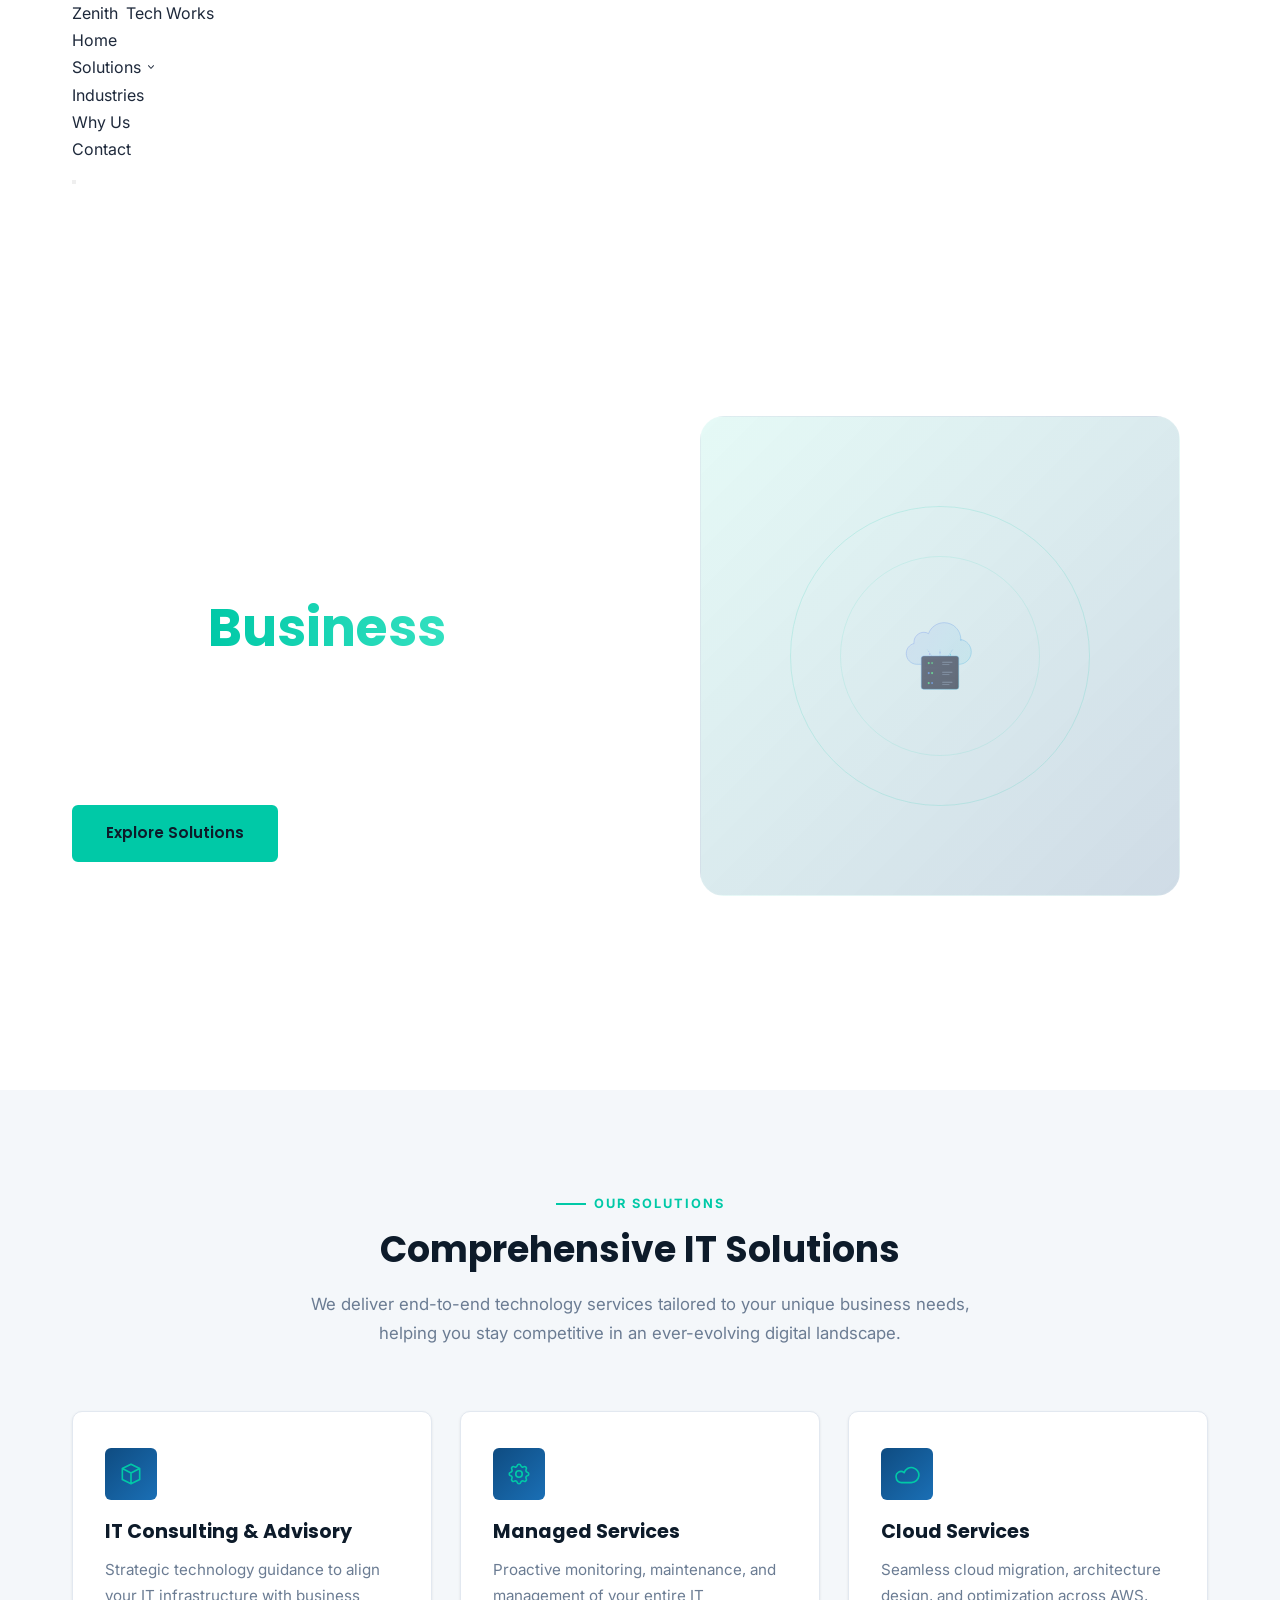
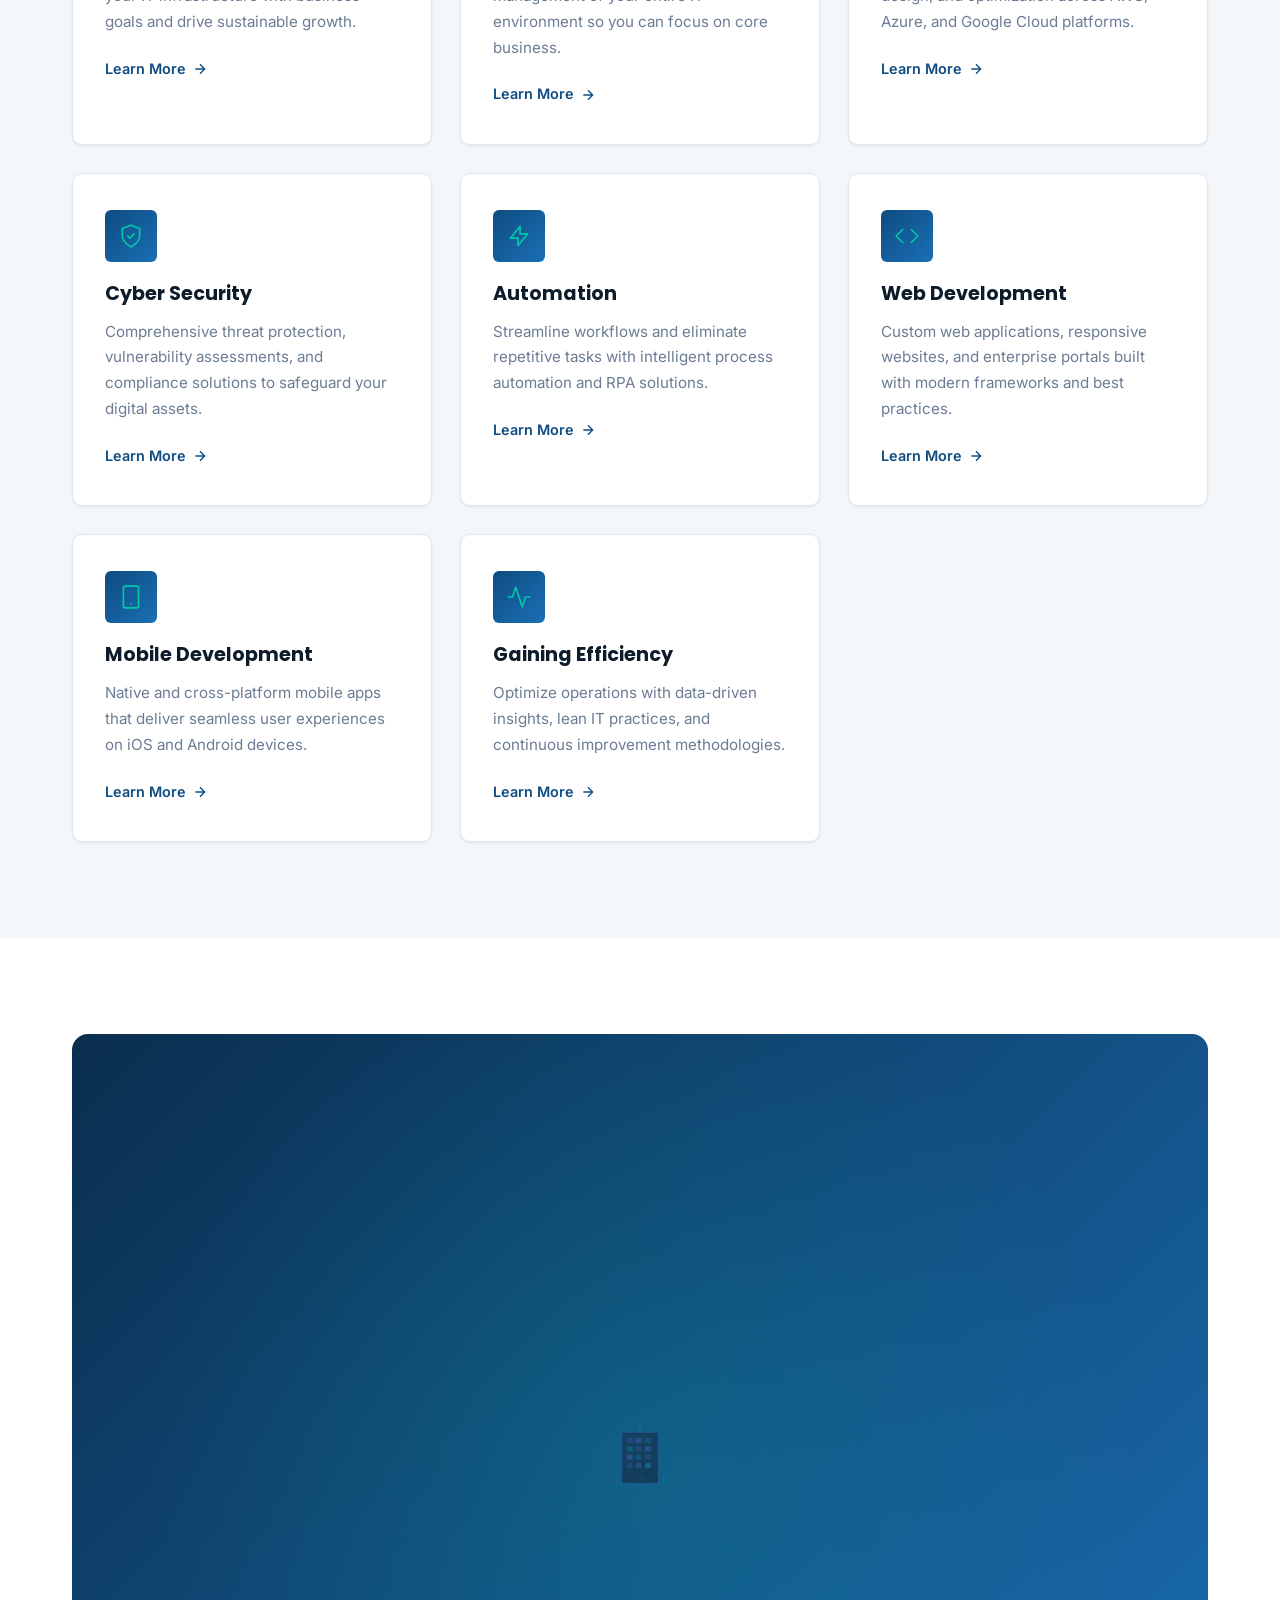
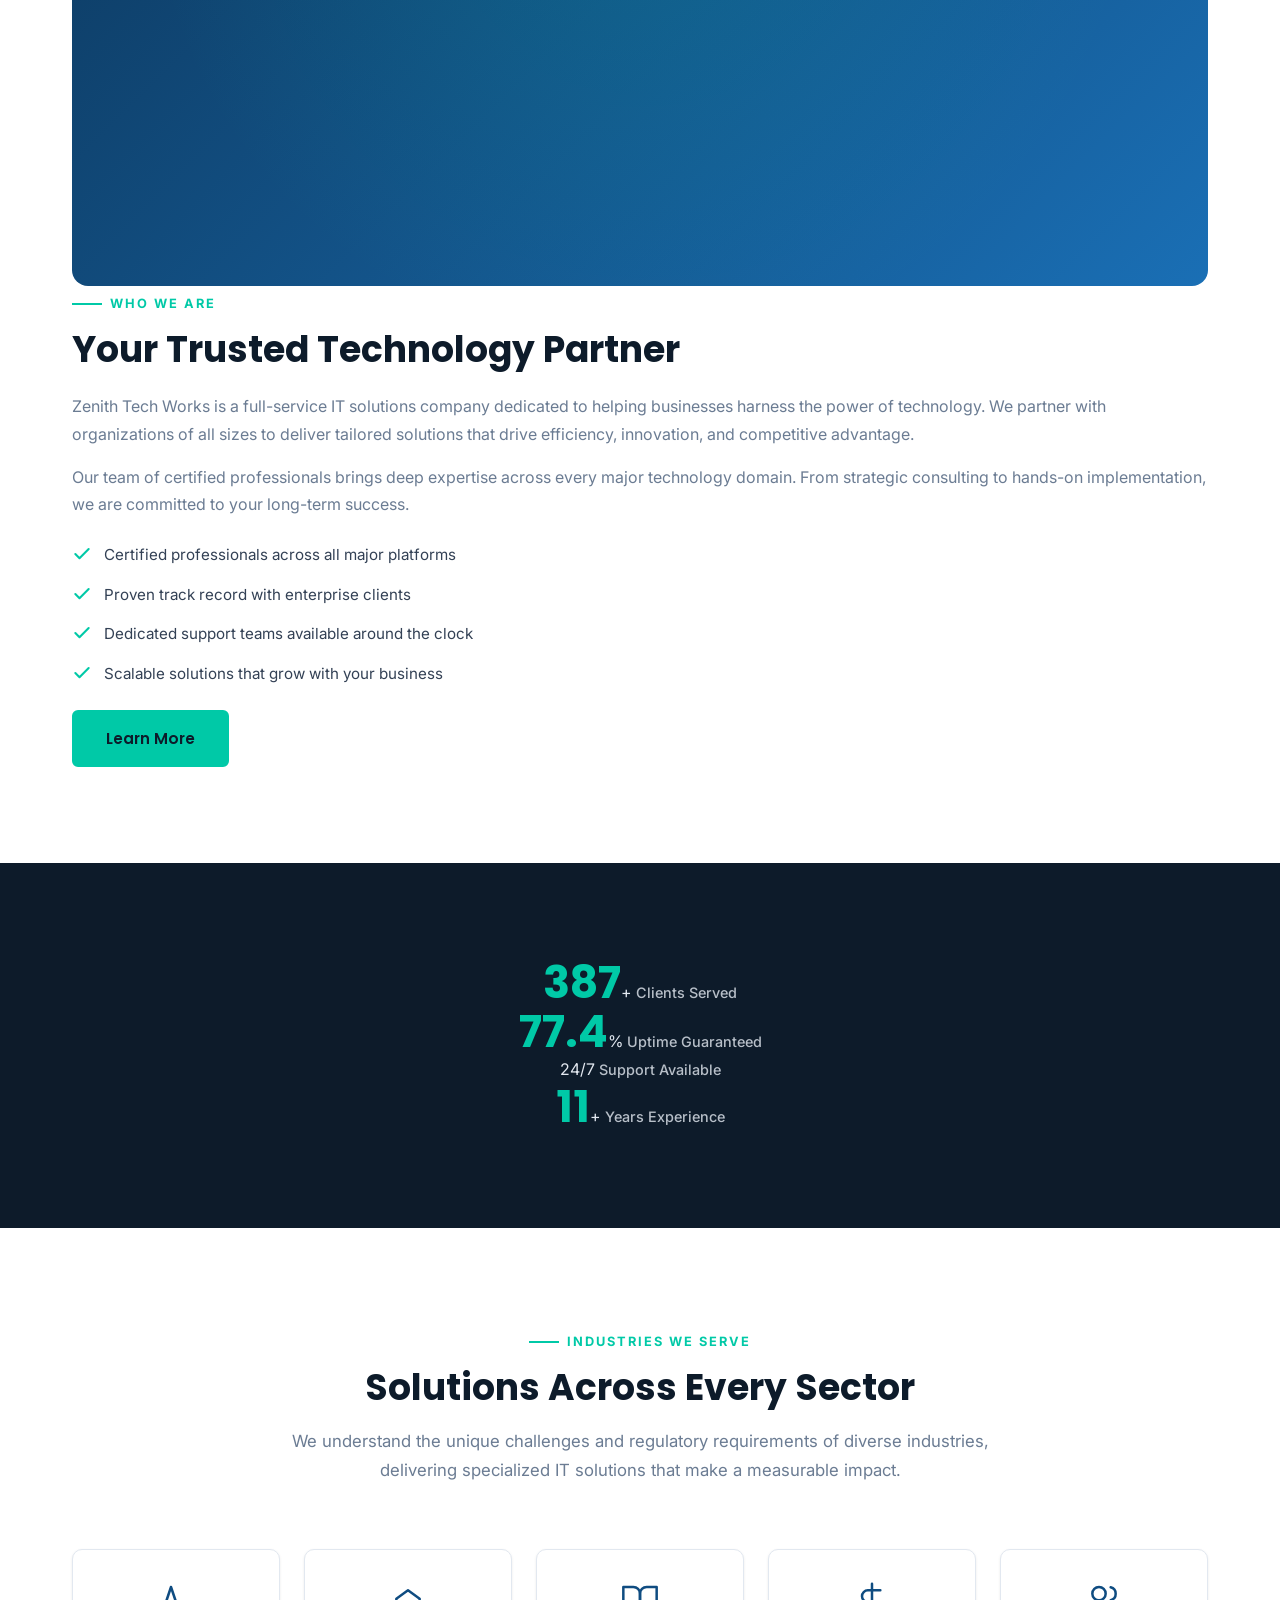
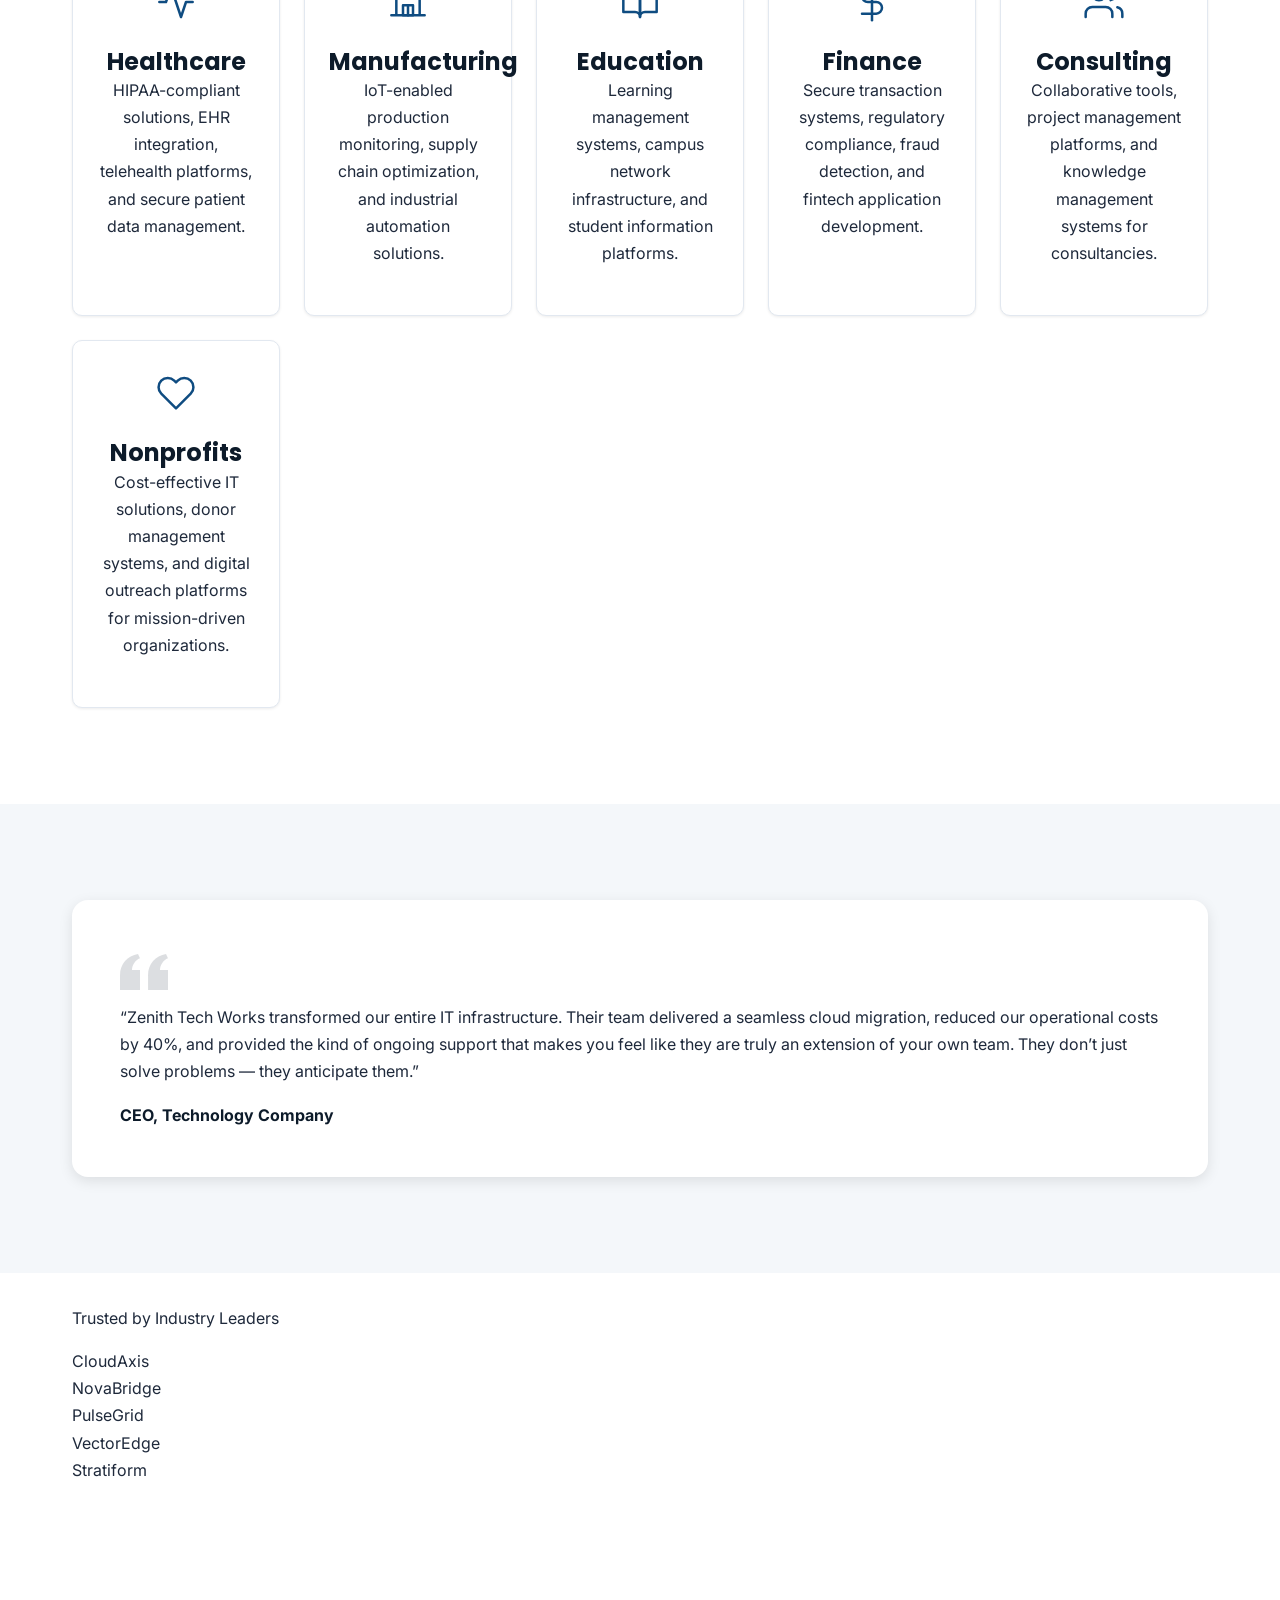
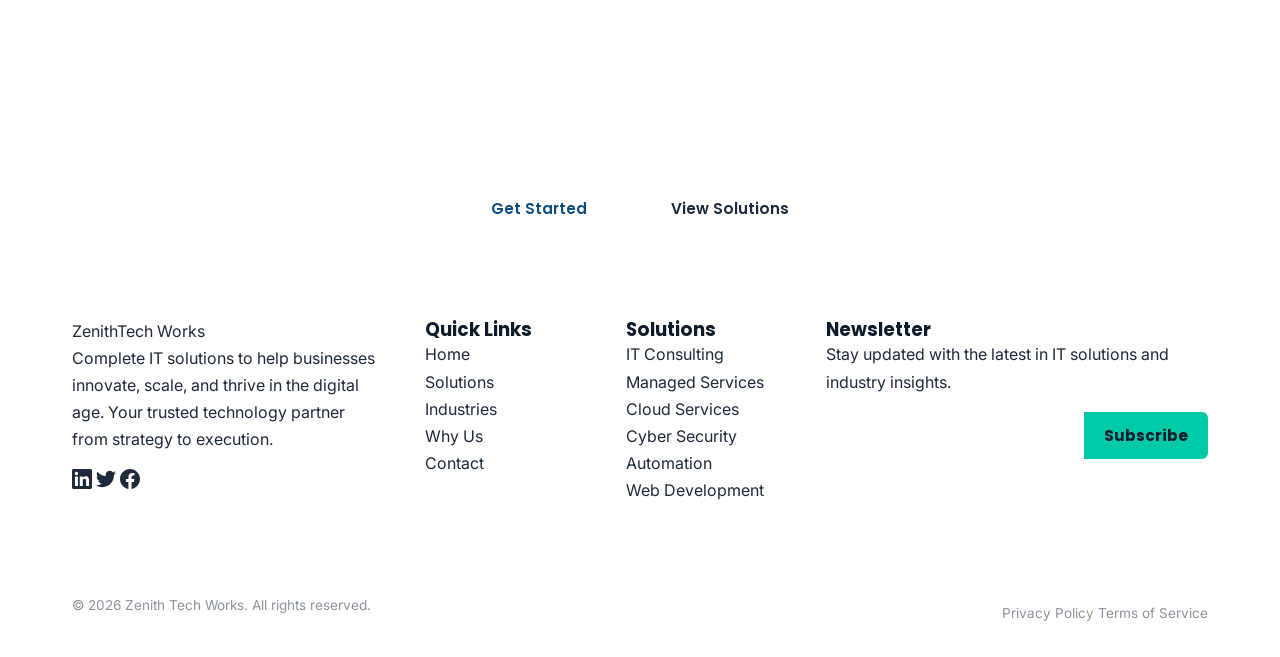
==== commit ff02cc50: "feat: rebuild site as Zenith Tech Works IT solutions company Complete redesign from hospitality to I" ====
--- a/index.html
+++ b/index.html
@@ -3,312 +3,522 @@
 <head>
   <meta charset="UTF-8">
   <meta name="viewport" content="width=device-width, initial-scale=1.0">
-  <meta name="description" content="ZenithWorks Hospitality delivers a full suite of Hospitality Management Services to branded and independent properties, driving growth, profitability, and guest satisfaction.">
-  <title>ZenithWorks Hospitality | Restaurant & Hospitality Management</title>
+  <title>Zenith Tech Works — Complete IT Solutions</title>
+  <meta name="description" content="Zenith Tech Works provides comprehensive IT solutions including consulting, managed services, cloud, cybersecurity, automation, and development.">
   <link rel="preconnect" href="https://fonts.googleapis.com">
   <link rel="preconnect" href="https://fonts.gstatic.com" crossorigin>
-  <link href="https://fonts.googleapis.com/css2?family=Inter:wght@400;500;600;700&family=Playfair+Display:wght@600;700;800&display=swap" rel="stylesheet">
+  <link href="https://fonts.googleapis.com/css2?family=Inter:wght@400;500;600;700&family=Poppins:wght@600;700;800&display=swap" rel="stylesheet">
   <link rel="stylesheet" href="css/styles.css">
 </head>
 <body>
 
-  <!-- Header -->
-  <header class="header" id="header">
-    <div class="container">
-      <a href="index.html" class="logo">
-        <span class="logo-text">Zenith<span>Works</span></span>
-      </a>
-      <nav class="nav-links" id="navLinks">
-        <a href="index.html" class="active">Home</a>
-        <a href="about.html">About Us</a>
-        <a href="services.html">Services</a>
-        <a href="contact.html">Contact Us</a>
+  <!-- ========== HEADER ========== -->
+  <header class="site-header" id="siteHeader">
+    <div class="container header-inner">
+      <a href="index.html" class="logo">Zenith<span class="logo-accent">Tech Works</span></a>
+
+      <nav class="main-nav" id="mainNav">
+        <ul class="nav-list">
+          <li class="nav-item"><a href="index.html" class="nav-link active">Home</a></li>
+          <li class="nav-item has-dropdown">
+            <a href="solutions.html" class="nav-link dropdown-toggle">
+              Solutions
+              <svg class="dropdown-arrow" width="12" height="12" viewBox="0 0 20 20" fill="currentColor"><path fill-rule="evenodd" d="M5.23 7.21a.75.75 0 011.06.02L10 11.168l3.71-3.938a.75.75 0 111.08 1.04l-4.25 4.5a.75.75 0 01-1.08 0l-4.25-4.5a.75.75 0 01.02-1.06z" clip-rule="evenodd"/></svg>
+            </a>
+            <ul class="dropdown-menu">
+              <li><a href="solutions.html#consulting">IT Consulting &amp; Advisory</a></li>
+              <li><a href="solutions.html#managed-services">Managed Services</a></li>
+              <li><a href="solutions.html#cloud">Cloud Services</a></li>
+              <li><a href="solutions.html#cybersecurity">Cyber Security</a></li>
+              <li><a href="solutions.html#automation">Automation</a></li>
+              <li><a href="solutions.html#web-development">Web Development</a></li>
+              <li><a href="solutions.html#mobile-development">Mobile Development</a></li>
+              <li><a href="solutions.html#efficiency">Gaining Efficiency</a></li>
+            </ul>
+          </li>
+          <li class="nav-item"><a href="industries.html" class="nav-link">Industries</a></li>
+          <li class="nav-item"><a href="why-us.html" class="nav-link">Why Us</a></li>
+          <li class="nav-item"><a href="contact.html" class="nav-link btn-nav">Contact</a></li>
+        </ul>
       </nav>
-      <button class="menu-toggle" id="menuToggle" aria-label="Toggle navigation">
-        <span></span>
-        <span></span>
-        <span></span>
+
+      <button class="mobile-toggle" id="mobileToggle" aria-label="Toggle navigation">
+        <span class="hamburger-line"></span>
+        <span class="hamburger-line"></span>
+        <span class="hamburger-line"></span>
       </button>
     </div>
   </header>
 
-  <!-- Hero Section -->
-  <section class="hero">
-    <div class="hero-bg"></div>
-    <div class="hero-pattern"></div>
-    <div class="hero-content">
-      <div class="hero-badge">Hospitality Excellence</div>
-      <h1>Elevating Hospitality <span>Performance</span></h1>
-      <p>With a hands-on approach backed by decades of hospitality experience, ZenithWorks Hospitality delivers a full suite of management services to both branded and independent properties.</p>
-      <div class="hero-buttons">
-        <a href="services.html" class="btn btn-primary">Our Services</a>
-        <a href="contact.html" class="btn btn-outline">Get in Touch</a>
-      </div>
-    </div>
+  <!-- ========== HERO ========== -->
+  <section class="hero" id="hero">
+    <div class="container hero-inner">
+      <div class="hero-text fade-in">
+        <span class="badge">Complete IT Solutions</span>
+        <h1>We Manage Your IT, So You Can Manage Your <span class="highlight">Business</span></h1>
+        <p class="hero-desc">Take charge of your business continuity with innovative IT solutions. We combine technology expertise with exceptional service to help you thrive.</p>
+        <div class="hero-buttons">
+          <a href="solutions.html" class="btn btn-primary">Explore Solutions</a>
+          <a href="contact.html" class="btn btn-outline">Contact Us</a>
+        </div>
+      </div>
+
+      <div class="hero-visual fade-in fade-in-right">
+        <div class="hero-illustration">
+          <!-- Server / Cloud SVG Illustration -->
+          <svg viewBox="0 0 480 400" fill="none" xmlns="http://www.w3.org/2000/svg" class="illustration-svg">
+            <!-- Cloud shape -->
+            <path d="M340 120c0-44.183-35.817-80-80-80-34.66 0-64.153 22.036-75.27 52.892C178.588 88.342 171.04 86 163 86c-26.51 0-48 21.49-48 48 0 2.04.128 4.048.374 6.018C93.29 145.63 78 164.87 78 188c0 28.72 23.28 52 52 52h200c33.137 0 60-26.863 60-60 0-29.917-21.882-54.73-50.48-59.27C341.12 131.9 340 125.58 340 120z" fill="url(#cloudGrad)" opacity="0.15"/>
+            <path d="M340 120c0-44.183-35.817-80-80-80-34.66 0-64.153 22.036-75.27 52.892C178.588 88.342 171.04 86 163 86c-26.51 0-48 21.49-48 48 0 2.04.128 4.048.374 6.018C93.29 145.63 78 164.87 78 188c0 28.72 23.28 52 52 52h200c33.137 0 60-26.863 60-60 0-29.917-21.882-54.73-50.48-59.27C341.12 131.9 340 125.58 340 120z" stroke="url(#cloudStroke)" stroke-width="2"/>
+            <!-- Server rack -->
+            <rect x="150" y="200" width="180" height="160" rx="12" fill="url(#serverGrad)" stroke="url(#cloudStroke)" stroke-width="2"/>
+            <!-- Server slots -->
+            <rect x="166" y="216" width="148" height="36" rx="6" fill="#1a1f36" opacity="0.6"/>
+            <rect x="166" y="264" width="148" height="36" rx="6" fill="#1a1f36" opacity="0.6"/>
+            <rect x="166" y="312" width="148" height="36" rx="6" fill="#1a1f36" opacity="0.6"/>
+            <!-- Drive indicators -->
+            <circle cx="186" cy="234" r="5" fill="#22c55e"><animate attributeName="opacity" values="1;0.4;1" dur="2s" repeatCount="indefinite"/></circle>
+            <circle cx="202" cy="234" r="5" fill="#22c55e" opacity="0.7"/>
+            <rect x="250" y="228" width="50" height="4" rx="2" fill="#4f5d7a"/>
+            <rect x="250" y="238" width="36" height="4" rx="2" fill="#4f5d7a"/>
+            <circle cx="186" cy="282" r="5" fill="#3b82f6"><animate attributeName="opacity" values="1;0.4;1" dur="2.5s" repeatCount="indefinite"/></circle>
+            <circle cx="202" cy="282" r="5" fill="#22c55e"/>
+            <rect x="250" y="276" width="50" height="4" rx="2" fill="#4f5d7a"/>
+            <rect x="250" y="286" width="36" height="4" rx="2" fill="#4f5d7a"/>
+            <circle cx="186" cy="330" r="5" fill="#22c55e"/>
+            <circle cx="202" cy="330" r="5" fill="#3b82f6"><animate attributeName="opacity" values="1;0.5;1" dur="3s" repeatCount="indefinite"/></circle>
+            <rect x="250" y="324" width="50" height="4" rx="2" fill="#4f5d7a"/>
+            <rect x="250" y="334" width="36" height="4" rx="2" fill="#4f5d7a"/>
+            <!-- Connection lines from server to cloud -->
+            <line x1="240" y1="200" x2="240" y2="170" stroke="url(#cloudStroke)" stroke-width="2" stroke-dasharray="6 4"><animate attributeName="stroke-dashoffset" values="0;-20" dur="1.5s" repeatCount="indefinite"/></line>
+            <line x1="200" y1="200" x2="180" y2="170" stroke="url(#cloudStroke)" stroke-width="2" stroke-dasharray="6 4"><animate attributeName="stroke-dashoffset" values="0;-20" dur="1.8s" repeatCount="indefinite"/></line>
+            <line x1="280" y1="200" x2="300" y2="170" stroke="url(#cloudStroke)" stroke-width="2" stroke-dasharray="6 4"><animate attributeName="stroke-dashoffset" values="0;-20" dur="2s" repeatCount="indefinite"/></line>
+            <!-- Floating data dots -->
+            <circle cx="240" cy="185" r="3" fill="#6366f1"><animate attributeName="cy" values="195;165" dur="1.5s" repeatCount="indefinite"/><animate attributeName="opacity" values="1;0" dur="1.5s" repeatCount="indefinite"/></circle>
+            <circle cx="190" cy="185" r="3" fill="#8b5cf6"><animate attributeName="cy" values="195;165" dur="1.8s" repeatCount="indefinite"/><animate attributeName="opacity" values="1;0" dur="1.8s" repeatCount="indefinite"/></circle>
+            <circle cx="290" cy="185" r="3" fill="#06b6d4"><animate attributeName="cy" values="195;165" dur="2s" repeatCount="indefinite"/><animate attributeName="opacity" values="1;0" dur="2s" repeatCount="indefinite"/></circle>
+            <defs>
+              <linearGradient id="cloudGrad" x1="78" y1="40" x2="390" y2="240" gradientUnits="userSpaceOnUse">
+                <stop stop-color="#6366f1"/><stop offset="1" stop-color="#06b6d4"/>
+              </linearGradient>
+              <linearGradient id="cloudStroke" x1="78" y1="40" x2="390" y2="360" gradientUnits="userSpaceOnUse">
+                <stop stop-color="#6366f1"/><stop offset="1" stop-color="#06b6d4"/>
+              </linearGradient>
+              <linearGradient id="serverGrad" x1="150" y1="200" x2="330" y2="360" gradientUnits="userSpaceOnUse">
+                <stop stop-color="#1e2440"/><stop offset="1" stop-color="#131829"/>
+              </linearGradient>
+            </defs>
+          </svg>
+        </div>
+      </div>
+    </div>
+
     <div class="scroll-indicator">
       <span>Scroll</span>
-      <svg xmlns="http://www.w3.org/2000/svg" fill="none" viewBox="0 0 24 24" stroke="currentColor" stroke-width="2">
-        <path stroke-linecap="round" stroke-linejoin="round" d="M19 14l-7 7m0 0l-7-7m7 7V3"/>
-      </svg>
-    </div>
-  </section>
-
-  <!-- Services Overview -->
-  <section class="section section-light">
+      <svg width="20" height="20" viewBox="0 0 24 24" fill="none" stroke="currentColor" stroke-width="2"><path d="M12 5v14M19 12l-7 7-7-7"/></svg>
+    </div>
+  </section>
+
+  <!-- ========== SOLUTIONS OVERVIEW ========== -->
+  <section class="section section-light" id="solutions">
     <div class="container">
       <div class="section-header fade-in">
-        <span class="section-label">What We Do</span>
-        <h2>Comprehensive Hospitality Solutions</h2>
-        <p>Through strategic consulting and collaborative partnerships with owners, we drive business growth, profitability, and guest satisfaction.</p>
-      </div>
-      <div class="services-grid">
-        <!-- Service Card 1 -->
-        <div class="service-card fade-in">
-          <div class="service-icon">
-            <svg xmlns="http://www.w3.org/2000/svg" fill="none" viewBox="0 0 24 24" stroke="currentColor" stroke-width="2">
-              <path stroke-linecap="round" stroke-linejoin="round" d="M19 21V5a2 2 0 00-2-2H7a2 2 0 00-2 2v16m14 0h2m-2 0h-5m-9 0H3m2 0h5M9 7h1m-1 4h1m4-4h1m-1 4h1m-5 10v-5a1 1 0 011-1h2a1 1 0 011 1v5m-4 0h4"/>
-            </svg>
-          </div>
-          <h3>Pre-Opening Management</h3>
-          <p>Expert corporate team bringing deep expertise in successful restaurant openings and property transitions, from recruitment to operational planning.</p>
-          <a href="services.html" class="learn-more">
-            Learn More
-            <svg xmlns="http://www.w3.org/2000/svg" fill="none" viewBox="0 0 24 24" stroke="currentColor" stroke-width="2">
-              <path stroke-linecap="round" stroke-linejoin="round" d="M17 8l4 4m0 0l-4 4m4-4H3"/>
-            </svg>
-          </a>
-        </div>
-        <!-- Service Card 2 -->
-        <div class="service-card fade-in">
-          <div class="service-icon">
-            <svg xmlns="http://www.w3.org/2000/svg" fill="none" viewBox="0 0 24 24" stroke="currentColor" stroke-width="2">
-              <path stroke-linecap="round" stroke-linejoin="round" d="M9 19v-6a2 2 0 00-2-2H5a2 2 0 00-2 2v6a2 2 0 002 2h2a2 2 0 002-2zm0 0V9a2 2 0 012-2h2a2 2 0 012 2v10m-6 0a2 2 0 002 2h2a2 2 0 002-2m0 0V5a2 2 0 012-2h2a2 2 0 012 2v14a2 2 0 01-2 2h-2a2 2 0 01-2-2z"/>
-            </svg>
-          </div>
-          <h3>Revenue Management</h3>
-          <p>Advanced revenue management approach with deep market research, dynamic pricing, and competitive benchmarking for optimal revenue generation.</p>
-          <a href="services.html" class="learn-more">
-            Learn More
-            <svg xmlns="http://www.w3.org/2000/svg" fill="none" viewBox="0 0 24 24" stroke="currentColor" stroke-width="2">
-              <path stroke-linecap="round" stroke-linejoin="round" d="M17 8l4 4m0 0l-4 4m4-4H3"/>
-            </svg>
-          </a>
-        </div>
-        <!-- Service Card 3 -->
-        <div class="service-card fade-in">
-          <div class="service-icon">
-            <svg xmlns="http://www.w3.org/2000/svg" fill="none" viewBox="0 0 24 24" stroke="currentColor" stroke-width="2">
-              <path stroke-linecap="round" stroke-linejoin="round" d="M12 8c-1.657 0-3 .895-3 2s1.343 2 3 2 3 .895 3 2-1.343 2-3 2m0-8c1.11 0 2.08.402 2.599 1M12 8V7m0 1v8m0 0v1m0-1c-1.11 0-2.08-.402-2.599-1M21 12a9 9 0 11-18 0 9 9 0 0118 0z"/>
-            </svg>
-          </div>
-          <h3>Accounting & Financial</h3>
-          <p>Accurate and transparent financial reporting that supports budgeting, forecasting, and ROI-focused decision-making for your properties.</p>
-          <a href="services.html" class="learn-more">
-            Learn More
-            <svg xmlns="http://www.w3.org/2000/svg" fill="none" viewBox="0 0 24 24" stroke="currentColor" stroke-width="2">
-              <path stroke-linecap="round" stroke-linejoin="round" d="M17 8l4 4m0 0l-4 4m4-4H3"/>
-            </svg>
-          </a>
-        </div>
-        <!-- Service Card 4 -->
-        <div class="service-card fade-in">
-          <div class="service-icon">
-            <svg xmlns="http://www.w3.org/2000/svg" fill="none" viewBox="0 0 24 24" stroke="currentColor" stroke-width="2">
-              <path stroke-linecap="round" stroke-linejoin="round" d="M17 20h5v-2a3 3 0 00-5.356-1.857M17 20H7m10 0v-2c0-.656-.126-1.283-.356-1.857M7 20H2v-2a3 3 0 015.356-1.857M7 20v-2c0-.656.126-1.283.356-1.857m0 0a5.002 5.002 0 019.288 0M15 7a3 3 0 11-6 0 3 3 0 016 0zm6 3a2 2 0 11-4 0 2 2 0 014 0zM7 10a2 2 0 11-4 0 2 2 0 014 0z"/>
-            </svg>
-          </div>
-          <h3>Human Resources</h3>
-          <p>Strategic HR solutions, training, and leadership development to strengthen restaurant teams and improve guest experience outcomes.</p>
-          <a href="services.html" class="learn-more">
-            Learn More
-            <svg xmlns="http://www.w3.org/2000/svg" fill="none" viewBox="0 0 24 24" stroke="currentColor" stroke-width="2">
-              <path stroke-linecap="round" stroke-linejoin="round" d="M17 8l4 4m0 0l-4 4m4-4H3"/>
-            </svg>
-          </a>
-        </div>
-        <!-- Service Card 5 -->
-        <div class="service-card fade-in">
-          <div class="service-icon">
-            <svg xmlns="http://www.w3.org/2000/svg" fill="none" viewBox="0 0 24 24" stroke="currentColor" stroke-width="2">
-              <path stroke-linecap="round" stroke-linejoin="round" d="M11 3.055A9.001 9.001 0 1020.945 13H11V3.055z"/>
-              <path stroke-linecap="round" stroke-linejoin="round" d="M20.488 9H15V3.512A9.025 9.025 0 0120.488 9z"/>
-            </svg>
-          </div>
-          <h3>Sales & Marketing</h3>
-          <p>Positioning each restaurant to maximize exposure, increase market share, and boost revenue through customer retention and acquisition strategies.</p>
-          <a href="services.html" class="learn-more">
-            Learn More
-            <svg xmlns="http://www.w3.org/2000/svg" fill="none" viewBox="0 0 24 24" stroke="currentColor" stroke-width="2">
-              <path stroke-linecap="round" stroke-linejoin="round" d="M17 8l4 4m0 0l-4 4m4-4H3"/>
-            </svg>
-          </a>
-        </div>
-        <!-- Service Card 6 -->
-        <div class="service-card fade-in">
-          <div class="service-icon">
-            <svg xmlns="http://www.w3.org/2000/svg" fill="none" viewBox="0 0 24 24" stroke="currentColor" stroke-width="2">
-              <path stroke-linecap="round" stroke-linejoin="round" d="M9.75 17L9 20l-1 1h8l-1-1-.75-3M3 13h18M5 17h14a2 2 0 002-2V5a2 2 0 00-2-2H5a2 2 0 00-2 2v10a2 2 0 002 2z"/>
-            </svg>
-          </div>
-          <h3>Information Technology</h3>
-          <p>Tailored IT solutions that improve operational efficiency, guest experience, and security for modern restaurant performance.</p>
-          <a href="services.html" class="learn-more">
-            Learn More
-            <svg xmlns="http://www.w3.org/2000/svg" fill="none" viewBox="0 0 24 24" stroke="currentColor" stroke-width="2">
-              <path stroke-linecap="round" stroke-linejoin="round" d="M17 8l4 4m0 0l-4 4m4-4H3"/>
-            </svg>
-          </a>
-        </div>
-      </div>
-    </div>
-  </section>
-
-  <!-- About Preview -->
-  <section class="section">
+        <span class="section-label">Our Solutions</span>
+        <h2>Comprehensive IT Solutions</h2>
+        <p class="section-intro">We deliver end-to-end technology services tailored to your unique business needs, helping you stay competitive in an ever-evolving digital landscape.</p>
+      </div>
+
+      <div class="solutions-grid">
+        <!-- Card 1: IT Consulting -->
+        <div class="solution-card fade-in">
+          <div class="solution-icon">
+            <svg width="40" height="40" viewBox="0 0 24 24" fill="none" stroke="currentColor" stroke-width="1.5" stroke-linecap="round" stroke-linejoin="round">
+              <path d="M20 7l-8-4-8 4m16 0l-8 4m8-4v10l-8 4m0-10L4 7m8 4v10M4 7v10l8 4"/>
+            </svg>
+          </div>
+          <h3>IT Consulting &amp; Advisory</h3>
+          <p>Strategic technology guidance to align your IT infrastructure with business goals and drive sustainable growth.</p>
+          <a href="solutions.html#consulting" class="card-link">Learn More <svg width="16" height="16" viewBox="0 0 24 24" fill="none" stroke="currentColor" stroke-width="2"><path d="M5 12h14M12 5l7 7-7 7"/></svg></a>
+        </div>
+
+        <!-- Card 2: Managed Services -->
+        <div class="solution-card fade-in">
+          <div class="solution-icon">
+            <svg width="40" height="40" viewBox="0 0 24 24" fill="none" stroke="currentColor" stroke-width="1.5" stroke-linecap="round" stroke-linejoin="round">
+              <path d="M10.325 4.317c.426-1.756 2.924-1.756 3.35 0a1.724 1.724 0 002.573 1.066c1.543-.94 3.31.826 2.37 2.37a1.724 1.724 0 001.066 2.573c1.756.426 1.756 2.924 0 3.35a1.724 1.724 0 00-1.066 2.573c.94 1.543-.826 3.31-2.37 2.37a1.724 1.724 0 00-2.573 1.066c-.426 1.756-2.924 1.756-3.35 0a1.724 1.724 0 00-2.573-1.066c-1.543.94-3.31-.826-2.37-2.37a1.724 1.724 0 00-1.066-2.573c-1.756-.426-1.756-2.924 0-3.35a1.724 1.724 0 001.066-2.573c-.94-1.543.826-3.31 2.37-2.37.996.608 2.296.07 2.572-1.065z"/>
+              <circle cx="12" cy="12" r="3"/>
+            </svg>
+          </div>
+          <h3>Managed Services</h3>
+          <p>Proactive monitoring, maintenance, and management of your entire IT environment so you can focus on core business.</p>
+          <a href="solutions.html#managed-services" class="card-link">Learn More <svg width="16" height="16" viewBox="0 0 24 24" fill="none" stroke="currentColor" stroke-width="2"><path d="M5 12h14M12 5l7 7-7 7"/></svg></a>
+        </div>
+
+        <!-- Card 3: Cloud Services -->
+        <div class="solution-card fade-in">
+          <div class="solution-icon">
+            <svg width="40" height="40" viewBox="0 0 24 24" fill="none" stroke="currentColor" stroke-width="1.5" stroke-linecap="round" stroke-linejoin="round">
+              <path d="M2 15a5 5 0 005 5h9a7 7 0 10-6.646-9.266A4.5 4.5 0 002 15z"/>
+            </svg>
+          </div>
+          <h3>Cloud Services</h3>
+          <p>Seamless cloud migration, architecture design, and optimization across AWS, Azure, and Google Cloud platforms.</p>
+          <a href="solutions.html#cloud" class="card-link">Learn More <svg width="16" height="16" viewBox="0 0 24 24" fill="none" stroke="currentColor" stroke-width="2"><path d="M5 12h14M12 5l7 7-7 7"/></svg></a>
+        </div>
+
+        <!-- Card 4: Cyber Security -->
+        <div class="solution-card fade-in">
+          <div class="solution-icon">
+            <svg width="40" height="40" viewBox="0 0 24 24" fill="none" stroke="currentColor" stroke-width="1.5" stroke-linecap="round" stroke-linejoin="round">
+              <path d="M12 22s8-4 8-10V5l-8-3-8 3v7c0 6 8 10 8 10z"/>
+              <path d="M9 12l2 2 4-4"/>
+            </svg>
+          </div>
+          <h3>Cyber Security</h3>
+          <p>Comprehensive threat protection, vulnerability assessments, and compliance solutions to safeguard your digital assets.</p>
+          <a href="solutions.html#cybersecurity" class="card-link">Learn More <svg width="16" height="16" viewBox="0 0 24 24" fill="none" stroke="currentColor" stroke-width="2"><path d="M5 12h14M12 5l7 7-7 7"/></svg></a>
+        </div>
+
+        <!-- Card 5: Automation -->
+        <div class="solution-card fade-in">
+          <div class="solution-icon">
+            <svg width="40" height="40" viewBox="0 0 24 24" fill="none" stroke="currentColor" stroke-width="1.5" stroke-linecap="round" stroke-linejoin="round">
+              <path d="M13 10V3L4 14h7v7l9-11h-7z"/>
+            </svg>
+          </div>
+          <h3>Automation</h3>
+          <p>Streamline workflows and eliminate repetitive tasks with intelligent process automation and RPA solutions.</p>
+          <a href="solutions.html#automation" class="card-link">Learn More <svg width="16" height="16" viewBox="0 0 24 24" fill="none" stroke="currentColor" stroke-width="2"><path d="M5 12h14M12 5l7 7-7 7"/></svg></a>
+        </div>
+
+        <!-- Card 6: Web Development -->
+        <div class="solution-card fade-in">
+          <div class="solution-icon">
+            <svg width="40" height="40" viewBox="0 0 24 24" fill="none" stroke="currentColor" stroke-width="1.5" stroke-linecap="round" stroke-linejoin="round">
+              <path d="M16 18l6-6-6-6M8 6l-6 6 6 6"/>
+            </svg>
+          </div>
+          <h3>Web Development</h3>
+          <p>Custom web applications, responsive websites, and enterprise portals built with modern frameworks and best practices.</p>
+          <a href="solutions.html#web-development" class="card-link">Learn More <svg width="16" height="16" viewBox="0 0 24 24" fill="none" stroke="currentColor" stroke-width="2"><path d="M5 12h14M12 5l7 7-7 7"/></svg></a>
+        </div>
+
+        <!-- Card 7: Mobile Development -->
+        <div class="solution-card fade-in">
+          <div class="solution-icon">
+            <svg width="40" height="40" viewBox="0 0 24 24" fill="none" stroke="currentColor" stroke-width="1.5" stroke-linecap="round" stroke-linejoin="round">
+              <rect x="5" y="2" width="14" height="20" rx="2" ry="2"/>
+              <line x1="12" y1="18" x2="12.01" y2="18"/>
+            </svg>
+          </div>
+          <h3>Mobile Development</h3>
+          <p>Native and cross-platform mobile apps that deliver seamless user experiences on iOS and Android devices.</p>
+          <a href="solutions.html#mobile-development" class="card-link">Learn More <svg width="16" height="16" viewBox="0 0 24 24" fill="none" stroke="currentColor" stroke-width="2"><path d="M5 12h14M12 5l7 7-7 7"/></svg></a>
+        </div>
+
+        <!-- Card 8: Gaining Efficiency -->
+        <div class="solution-card fade-in">
+          <div class="solution-icon">
+            <svg width="40" height="40" viewBox="0 0 24 24" fill="none" stroke="currentColor" stroke-width="1.5" stroke-linecap="round" stroke-linejoin="round">
+              <polyline points="22 12 18 12 15 21 9 3 6 12 2 12"/>
+            </svg>
+          </div>
+          <h3>Gaining Efficiency</h3>
+          <p>Optimize operations with data-driven insights, lean IT practices, and continuous improvement methodologies.</p>
+          <a href="solutions.html#efficiency" class="card-link">Learn More <svg width="16" height="16" viewBox="0 0 24 24" fill="none" stroke="currentColor" stroke-width="2"><path d="M5 12h14M12 5l7 7-7 7"/></svg></a>
+        </div>
+      </div>
+    </div>
+  </section>
+
+  <!-- ========== ABOUT SPLIT SECTION ========== -->
+  <section class="section split-section" id="about">
+    <div class="container split-inner">
+      <div class="split-visual fade-in">
+        <div class="split-illustration">
+          <!-- Building / Team SVG -->
+          <svg viewBox="0 0 440 380" fill="none" xmlns="http://www.w3.org/2000/svg" class="illustration-svg">
+            <!-- Building -->
+            <rect x="120" y="60" width="200" height="280" rx="8" fill="url(#bldgGrad)" stroke="#6366f1" stroke-width="2"/>
+            <!-- Windows grid -->
+            <rect x="148" y="90" width="32" height="28" rx="4" fill="#6366f1" opacity="0.3"/>
+            <rect x="196" y="90" width="32" height="28" rx="4" fill="#6366f1" opacity="0.5"/>
+            <rect x="248" y="90" width="32" height="28" rx="4" fill="#06b6d4" opacity="0.3"/>
+            <rect x="148" y="136" width="32" height="28" rx="4" fill="#06b6d4" opacity="0.4"/>
+            <rect x="196" y="136" width="32" height="28" rx="4" fill="#6366f1" opacity="0.3"/>
+            <rect x="248" y="136" width="32" height="28" rx="4" fill="#6366f1" opacity="0.5"/>
+            <rect x="148" y="182" width="32" height="28" rx="4" fill="#6366f1" opacity="0.5"/>
+            <rect x="196" y="182" width="32" height="28" rx="4" fill="#06b6d4" opacity="0.3"/>
+            <rect x="248" y="182" width="32" height="28" rx="4" fill="#6366f1" opacity="0.3"/>
+            <rect x="148" y="228" width="32" height="28" rx="4" fill="#6366f1" opacity="0.3"/>
+            <rect x="196" y="228" width="32" height="28" rx="4" fill="#6366f1" opacity="0.4"/>
+            <rect x="248" y="228" width="32" height="28" rx="4" fill="#06b6d4" opacity="0.5"/>
+            <!-- Door -->
+            <rect x="195" y="290" width="50" height="50" rx="6" fill="#1a1f36"/>
+            <circle cx="238" cy="315" r="3" fill="#6366f1"/>
+            <!-- Ground -->
+            <line x1="60" y1="340" x2="380" y2="340" stroke="#6366f1" stroke-width="2" opacity="0.3"/>
+            <!-- Antenna -->
+            <line x1="220" y1="60" x2="220" y2="30" stroke="#6366f1" stroke-width="2"/>
+            <circle cx="220" cy="24" r="6" fill="none" stroke="#6366f1" stroke-width="2"/>
+            <circle cx="220" cy="24" r="2" fill="#6366f1"/>
+            <!-- Signal waves -->
+            <path d="M206 16a20 20 0 0028 0" stroke="#06b6d4" stroke-width="1.5" fill="none" opacity="0.5"><animate attributeName="opacity" values="0.5;0.1;0.5" dur="2s" repeatCount="indefinite"/></path>
+            <path d="M200 10a28 28 0 0040 0" stroke="#06b6d4" stroke-width="1.5" fill="none" opacity="0.3"><animate attributeName="opacity" values="0.3;0.1;0.3" dur="2.5s" repeatCount="indefinite"/></path>
+            <!-- People silhouettes (abstract) -->
+            <circle cx="90" cy="310" r="12" fill="#6366f1" opacity="0.25"/>
+            <rect x="80" y="325" width="20" height="15" rx="6" fill="#6366f1" opacity="0.2"/>
+            <circle cx="350" cy="310" r="12" fill="#06b6d4" opacity="0.25"/>
+            <rect x="340" y="325" width="20" height="15" rx="6" fill="#06b6d4" opacity="0.2"/>
+            <circle cx="60" cy="320" r="10" fill="#8b5cf6" opacity="0.2"/>
+            <rect x="52" y="333" width="16" height="7" rx="4" fill="#8b5cf6" opacity="0.15"/>
+            <defs>
+              <linearGradient id="bldgGrad" x1="120" y1="60" x2="320" y2="340" gradientUnits="userSpaceOnUse">
+                <stop stop-color="#1e2440"/><stop offset="1" stop-color="#131829"/>
+              </linearGradient>
+            </defs>
+          </svg>
+        </div>
+      </div>
+
+      <div class="split-text fade-in">
+        <span class="section-label">Who We Are</span>
+        <h2>Your Trusted Technology Partner</h2>
+        <p>Zenith Tech Works is a full-service IT solutions company dedicated to helping businesses harness the power of technology. We partner with organizations of all sizes to deliver tailored solutions that drive efficiency, innovation, and competitive advantage.</p>
+        <p>Our team of certified professionals brings deep expertise across every major technology domain. From strategic consulting to hands-on implementation, we are committed to your long-term success.</p>
+
+        <ul class="check-list">
+          <li>
+            <svg width="20" height="20" viewBox="0 0 24 24" fill="none" stroke="currentColor" stroke-width="2.5" stroke-linecap="round" stroke-linejoin="round"><polyline points="20 6 9 17 4 12"/></svg>
+            Certified professionals across all major platforms
+          </li>
+          <li>
+            <svg width="20" height="20" viewBox="0 0 24 24" fill="none" stroke="currentColor" stroke-width="2.5" stroke-linecap="round" stroke-linejoin="round"><polyline points="20 6 9 17 4 12"/></svg>
+            Proven track record with enterprise clients
+          </li>
+          <li>
+            <svg width="20" height="20" viewBox="0 0 24 24" fill="none" stroke="currentColor" stroke-width="2.5" stroke-linecap="round" stroke-linejoin="round"><polyline points="20 6 9 17 4 12"/></svg>
+            Dedicated support teams available around the clock
+          </li>
+          <li>
+            <svg width="20" height="20" viewBox="0 0 24 24" fill="none" stroke="currentColor" stroke-width="2.5" stroke-linecap="round" stroke-linejoin="round"><polyline points="20 6 9 17 4 12"/></svg>
+            Scalable solutions that grow with your business
+          </li>
+        </ul>
+
+        <a href="why-us.html" class="btn btn-primary">Learn More</a>
+      </div>
+    </div>
+  </section>
+
+  <!-- ========== STATS BAR ========== -->
+  <section class="section section-dark stats-section" id="stats">
     <div class="container">
-      <div class="about-preview">
-        <div class="about-image fade-in-left">
-          <div class="about-image-placeholder">
-            <svg xmlns="http://www.w3.org/2000/svg" fill="none" viewBox="0 0 24 24" stroke="currentColor" stroke-width="1.5">
-              <path stroke-linecap="round" stroke-linejoin="round" d="M2.25 21h19.5m-18-18v18m10.5-18v18m6-13.5V21M6.75 6.75h.75m-.75 3h.75m-.75 3h.75m3-6h.75m-.75 3h.75m-.75 3h.75M6.75 21v-3.375c0-.621.504-1.125 1.125-1.125h2.25c.621 0 1.125.504 1.125 1.125V21M3 3h12m-.75 4.5H21m-3.75 3.75h.008v.008h-.008v-.008zm0 3h.008v.008h-.008v-.008zm0 3h.008v.008h-.008v-.008z"/>
-            </svg>
-          </div>
-          <div class="experience-badge">
-            <span class="number">20+</span>
-            <span class="label">Years of<br>Experience</span>
-          </div>
-        </div>
-        <div class="about-content fade-in-right">
-          <span class="section-label">Who We Are</span>
-          <h2>Decades of Hospitality Leadership</h2>
-          <p>ZenithWorks Hospitality delivers a full suite of Hospitality Management Services to both branded and independent properties. Through strategic restaurant consulting and collaborative partnerships with owners, we drive business growth, profitability, and guest satisfaction.</p>
-          <p>Anchored in sustainable value and exceptional performance, our hands-on approach ensures every property reaches its full potential.</p>
-          <div class="about-highlights">
-            <div class="highlight-item">
-              <svg xmlns="http://www.w3.org/2000/svg" fill="none" viewBox="0 0 24 24" stroke="currentColor" stroke-width="2">
-                <path stroke-linecap="round" stroke-linejoin="round" d="M5 13l4 4L19 7"/>
-              </svg>
-              Strategic Consulting
-            </div>
-            <div class="highlight-item">
-              <svg xmlns="http://www.w3.org/2000/svg" fill="none" viewBox="0 0 24 24" stroke="currentColor" stroke-width="2">
-                <path stroke-linecap="round" stroke-linejoin="round" d="M5 13l4 4L19 7"/>
-              </svg>
-              Operational Excellence
-            </div>
-            <div class="highlight-item">
-              <svg xmlns="http://www.w3.org/2000/svg" fill="none" viewBox="0 0 24 24" stroke="currentColor" stroke-width="2">
-                <path stroke-linecap="round" stroke-linejoin="round" d="M5 13l4 4L19 7"/>
-              </svg>
-              Revenue Optimization
-            </div>
-            <div class="highlight-item">
-              <svg xmlns="http://www.w3.org/2000/svg" fill="none" viewBox="0 0 24 24" stroke="currentColor" stroke-width="2">
-                <path stroke-linecap="round" stroke-linejoin="round" d="M5 13l4 4L19 7"/>
-              </svg>
-              Guest Satisfaction
-            </div>
-          </div>
-          <a href="about.html" class="btn btn-outline-dark">Learn More About Us</a>
-        </div>
-      </div>
-    </div>
-  </section>
-
-  <!-- Stats Bar -->
-  <section class="section-dark">
-    <div class="container">
-      <div class="stats-bar">
+      <div class="stats-grid">
         <div class="stat-item fade-in">
-          <div class="stat-number" data-target="150">0</div>
-          <div class="stat-label">Properties Managed</div>
+          <span class="stat-number" data-target="500">0</span><span class="stat-suffix">+</span>
+          <span class="stat-label">Clients Served</span>
         </div>
         <div class="stat-item fade-in">
-          <div class="stat-number" data-target="20">0</div>
-          <div class="stat-label">Years Experience</div>
+          <span class="stat-number" data-target="99.9">0</span><span class="stat-suffix">%</span>
+          <span class="stat-label">Uptime Guaranteed</span>
         </div>
         <div class="stat-item fade-in">
-          <div class="stat-number" data-target="500">0</div>
-          <div class="stat-label">Team Members</div>
+          <span class="stat-number-text">24/7</span>
+          <span class="stat-label">Support Available</span>
         </div>
         <div class="stat-item fade-in">
-          <div class="stat-number" data-target="98">0</div>
-          <div class="stat-label">Client Satisfaction %</div>
-        </div>
-      </div>
-    </div>
-  </section>
-
-  <!-- Testimonials -->
-  <section class="section">
+          <span class="stat-number" data-target="15">0</span><span class="stat-suffix">+</span>
+          <span class="stat-label">Years Experience</span>
+        </div>
+      </div>
+    </div>
+  </section>
+
+  <!-- ========== INDUSTRIES ========== -->
+  <section class="section" id="industries">
     <div class="container">
       <div class="section-header fade-in">
-        <span class="section-label">Testimonials</span>
-        <h2>What Our Partners Say</h2>
-        <p>Hear from owners and operators who have experienced the ZenithWorks difference firsthand.</p>
-      </div>
-      <div class="testimonials-slider fade-in">
-        <div class="testimonial">
-          <p class="testimonial-text">ZenithWorks transformed our restaurant operations from the ground up. Their hands-on approach and deep industry knowledge helped us achieve record profitability within the first year of partnership.</p>
-          <p class="testimonial-author">James Mitchell</p>
-          <p class="testimonial-role">Restaurant Owner & Operator</p>
-        </div>
-      </div>
-    </div>
-  </section>
-
-  <!-- CTA Section -->
-  <section class="cta-section">
-    <div class="hero-bg"></div>
+        <span class="section-label">Industries We Serve</span>
+        <h2>Solutions Across Every Sector</h2>
+        <p class="section-intro">We understand the unique challenges and regulatory requirements of diverse industries, delivering specialized IT solutions that make a measurable impact.</p>
+      </div>
+
+      <div class="industries-grid">
+        <!-- Healthcare -->
+        <div class="industry-card fade-in">
+          <div class="industry-icon">
+            <svg width="36" height="36" viewBox="0 0 24 24" fill="none" stroke="currentColor" stroke-width="1.5" stroke-linecap="round" stroke-linejoin="round">
+              <path d="M22 12h-4l-3 9L9 3l-3 9H2"/>
+            </svg>
+          </div>
+          <h3>Healthcare</h3>
+          <p>HIPAA-compliant solutions, EHR integration, telehealth platforms, and secure patient data management.</p>
+        </div>
+
+        <!-- Manufacturing -->
+        <div class="industry-card fade-in">
+          <div class="industry-icon">
+            <svg width="36" height="36" viewBox="0 0 24 24" fill="none" stroke="currentColor" stroke-width="1.5" stroke-linecap="round" stroke-linejoin="round">
+              <path d="M2 20h20M5 20V10l7-5 7 5v10"/><rect x="9" y="14" width="6" height="6"/><line x1="12" y1="14" x2="12" y2="20"/>
+            </svg>
+          </div>
+          <h3>Manufacturing</h3>
+          <p>IoT-enabled production monitoring, supply chain optimization, and industrial automation solutions.</p>
+        </div>
+
+        <!-- Education -->
+        <div class="industry-card fade-in">
+          <div class="industry-icon">
+            <svg width="36" height="36" viewBox="0 0 24 24" fill="none" stroke="currentColor" stroke-width="1.5" stroke-linecap="round" stroke-linejoin="round">
+              <path d="M2 3h6a4 4 0 014 4v14a3 3 0 00-3-3H2z"/><path d="M22 3h-6a4 4 0 00-4 4v14a3 3 0 013-3h7z"/>
+            </svg>
+          </div>
+          <h3>Education</h3>
+          <p>Learning management systems, campus network infrastructure, and student information platforms.</p>
+        </div>
+
+        <!-- Finance -->
+        <div class="industry-card fade-in">
+          <div class="industry-icon">
+            <svg width="36" height="36" viewBox="0 0 24 24" fill="none" stroke="currentColor" stroke-width="1.5" stroke-linecap="round" stroke-linejoin="round">
+              <line x1="12" y1="1" x2="12" y2="23"/><path d="M17 5H9.5a3.5 3.5 0 000 7h5a3.5 3.5 0 010 7H6"/>
+            </svg>
+          </div>
+          <h3>Finance</h3>
+          <p>Secure transaction systems, regulatory compliance, fraud detection, and fintech application development.</p>
+        </div>
+
+        <!-- Consulting -->
+        <div class="industry-card fade-in">
+          <div class="industry-icon">
+            <svg width="36" height="36" viewBox="0 0 24 24" fill="none" stroke="currentColor" stroke-width="1.5" stroke-linecap="round" stroke-linejoin="round">
+              <path d="M17 21v-2a4 4 0 00-4-4H5a4 4 0 00-4 4v2"/><circle cx="9" cy="7" r="4"/><path d="M23 21v-2a4 4 0 00-3-3.87"/><path d="M16 3.13a4 4 0 010 7.75"/>
+            </svg>
+          </div>
+          <h3>Consulting</h3>
+          <p>Collaborative tools, project management platforms, and knowledge management systems for consultancies.</p>
+        </div>
+
+        <!-- Nonprofits -->
+        <div class="industry-card fade-in">
+          <div class="industry-icon">
+            <svg width="36" height="36" viewBox="0 0 24 24" fill="none" stroke="currentColor" stroke-width="1.5" stroke-linecap="round" stroke-linejoin="round">
+              <path d="M20.84 4.61a5.5 5.5 0 00-7.78 0L12 5.67l-1.06-1.06a5.5 5.5 0 00-7.78 7.78l1.06 1.06L12 21.23l7.78-7.78 1.06-1.06a5.5 5.5 0 000-7.78z"/>
+            </svg>
+          </div>
+          <h3>Nonprofits</h3>
+          <p>Cost-effective IT solutions, donor management systems, and digital outreach platforms for mission-driven organizations.</p>
+        </div>
+      </div>
+    </div>
+  </section>
+
+  <!-- ========== TESTIMONIAL ========== -->
+  <section class="section section-light" id="testimonial">
     <div class="container">
-      <h2 class="fade-in">Ready to Elevate Your Property?</h2>
-      <p class="fade-in">Partner with ZenithWorks Hospitality and unlock the full potential of your restaurant or hospitality business.</p>
-      <div class="hero-buttons fade-in">
-        <a href="contact.html" class="btn btn-primary">Contact Us Today</a>
-        <a href="services.html" class="btn btn-outline">Explore Services</a>
-      </div>
-    </div>
-  </section>
-
-  <!-- Footer -->
-  <footer class="footer">
+      <div class="testimonial-wrapper fade-in">
+        <div class="testimonial-card">
+          <svg class="quote-icon" width="48" height="48" viewBox="0 0 24 24" fill="currentColor" opacity="0.15">
+            <path d="M14.017 21v-7.391c0-5.704 3.731-9.57 8.983-10.609l.995 2.151c-2.432.917-3.995 3.638-3.995 5.849h4v10H14.017zM0 21v-7.391c0-5.704 3.748-9.57 9-10.609l.996 2.151C7.563 6.068 6 8.789 6 11h4v10H0z"/>
+          </svg>
+          <blockquote>
+            <p>&ldquo;Zenith Tech Works transformed our entire IT infrastructure. Their team delivered a seamless cloud migration, reduced our operational costs by 40%, and provided the kind of ongoing support that makes you feel like they are truly an extension of your own team. They don&rsquo;t just solve problems &mdash; they anticipate them.&rdquo;</p>
+          </blockquote>
+          <div class="testimonial-author">
+            <span class="author-title">CEO, Technology Company</span>
+          </div>
+        </div>
+      </div>
+    </div>
+  </section>
+
+  <!-- ========== PARTNERS STRIP ========== -->
+  <section class="partners-strip">
+    <div class="container">
+      <p class="partners-label">Trusted by Industry Leaders</p>
+      <div class="partners-logos">
+        <div class="partner-logo-text">CloudAxis</div>
+        <div class="partner-logo-text">NovaBridge</div>
+        <div class="partner-logo-text">PulseGrid</div>
+        <div class="partner-logo-text">VectorEdge</div>
+        <div class="partner-logo-text">Stratiform</div>
+      </div>
+    </div>
+  </section>
+
+  <!-- ========== CTA SECTION ========== -->
+  <section class="section cta-section" id="cta">
+    <div class="container cta-inner fade-in">
+      <h2>Ready to Transform Your IT?</h2>
+      <p>Partner with Zenith Tech Works and unlock the full potential of your technology investments. Let us build the foundation for your digital future.</p>
+      <div class="cta-buttons">
+        <a href="contact.html" class="btn btn-white">Get Started</a>
+        <a href="solutions.html" class="btn btn-outline-white">View Solutions</a>
+      </div>
+    </div>
+  </section>
+
+  <!-- ========== FOOTER ========== -->
+  <footer class="site-footer">
     <div class="container">
       <div class="footer-grid">
-        <div class="footer-brand">
-          <div class="logo-text">Zenith<span>Works</span></div>
-          <p>Delivering exceptional hospitality management services with a hands-on approach backed by decades of industry experience.</p>
-        </div>
-        <div class="footer-column">
+        <!-- Column 1: Brand -->
+        <div class="footer-col">
+          <a href="index.html" class="footer-logo">Zenith<span class="logo-accent">Tech Works</span></a>
+          <p class="footer-desc">Complete IT solutions to help businesses innovate, scale, and thrive in the digital age. Your trusted technology partner from strategy to execution.</p>
+          <div class="footer-social">
+            <a href="#" aria-label="LinkedIn">
+              <svg width="20" height="20" viewBox="0 0 24 24" fill="currentColor"><path d="M20.447 20.452h-3.554v-5.569c0-1.328-.027-3.037-1.852-3.037-1.853 0-2.136 1.445-2.136 2.939v5.667H9.351V9h3.414v1.561h.046c.477-.9 1.637-1.85 3.37-1.85 3.601 0 4.267 2.37 4.267 5.455v6.286zM5.337 7.433a2.062 2.062 0 01-2.063-2.065 2.064 2.064 0 112.063 2.065zm1.782 13.019H3.555V9h3.564v11.452zM22.225 0H1.771C.792 0 0 .774 0 1.729v20.542C0 23.227.792 24 1.771 24h20.451C23.2 24 24 23.227 24 22.271V1.729C24 .774 23.2 0 22.222 0h.003z"/></svg>
+            </a>
+            <a href="#" aria-label="Twitter">
+              <svg width="20" height="20" viewBox="0 0 24 24" fill="currentColor"><path d="M23.953 4.57a10 10 0 01-2.825.775 4.958 4.958 0 002.163-2.723c-.951.555-2.005.959-3.127 1.184a4.92 4.92 0 00-8.384 4.482C7.69 8.095 4.067 6.13 1.64 3.162a4.822 4.822 0 00-.666 2.475c0 1.71.87 3.213 2.188 4.096a4.904 4.904 0 01-2.228-.616v.06a4.923 4.923 0 003.946 4.827 4.996 4.996 0 01-2.212.085 4.936 4.936 0 004.604 3.417 9.867 9.867 0 01-6.102 2.105c-.39 0-.779-.023-1.17-.067a13.995 13.995 0 007.557 2.209c9.053 0 13.998-7.496 13.998-13.985 0-.21 0-.42-.015-.63A9.935 9.935 0 0024 4.59z"/></svg>
+            </a>
+            <a href="#" aria-label="Facebook">
+              <svg width="20" height="20" viewBox="0 0 24 24" fill="currentColor"><path d="M24 12.073c0-6.627-5.373-12-12-12s-12 5.373-12 12c0 5.99 4.388 10.954 10.125 11.854v-8.385H7.078v-3.47h3.047V9.43c0-3.007 1.792-4.669 4.533-4.669 1.312 0 2.686.235 2.686.235v2.953H15.83c-1.491 0-1.956.925-1.956 1.874v2.25h3.328l-.532 3.47h-2.796v8.385C19.612 23.027 24 18.062 24 12.073z"/></svg>
+            </a>
+          </div>
+        </div>
+
+        <!-- Column 2: Quick Links -->
+        <div class="footer-col">
           <h4>Quick Links</h4>
-          <ul>
+          <ul class="footer-links">
             <li><a href="index.html">Home</a></li>
-            <li><a href="about.html">About Us</a></li>
-            <li><a href="services.html">Services</a></li>
+            <li><a href="solutions.html">Solutions</a></li>
+            <li><a href="industries.html">Industries</a></li>
+            <li><a href="why-us.html">Why Us</a></li>
             <li><a href="contact.html">Contact</a></li>
           </ul>
         </div>
-        <div class="footer-column">
-          <h4>Services</h4>
-          <ul>
-            <li><a href="services.html">Pre-Opening</a></li>
-            <li><a href="services.html">Operations</a></li>
-            <li><a href="services.html">Revenue Management</a></li>
-            <li><a href="services.html">F&B Management</a></li>
-            <li><a href="services.html">IT Solutions</a></li>
+
+        <!-- Column 3: Solutions -->
+        <div class="footer-col">
+          <h4>Solutions</h4>
+          <ul class="footer-links">
+            <li><a href="solutions.html#consulting">IT Consulting</a></li>
+            <li><a href="solutions.html#managed-services">Managed Services</a></li>
+            <li><a href="solutions.html#cloud">Cloud Services</a></li>
+            <li><a href="solutions.html#cybersecurity">Cyber Security</a></li>
+            <li><a href="solutions.html#automation">Automation</a></li>
+            <li><a href="solutions.html#web-development">Web Development</a></li>
           </ul>
         </div>
-        <div class="footer-column footer-newsletter">
-          <h4>Stay Updated</h4>
-          <p>Subscribe to our newsletter for industry insights and company updates.</p>
-          <form class="newsletter-form" onsubmit="return false;">
-            <input type="email" placeholder="Your email address" required>
-            <button type="submit" aria-label="Subscribe">&#10132;</button>
+
+        <!-- Column 4: Newsletter -->
+        <div class="footer-col">
+          <h4>Newsletter</h4>
+          <p class="footer-newsletter-desc">Stay updated with the latest in IT solutions and industry insights.</p>
+          <form class="newsletter-form" action="#" method="post">
+            <input type="email" placeholder="Your email address" aria-label="Email address" required>
+            <button type="submit" class="btn btn-primary btn-sm">Subscribe</button>
           </form>
         </div>
       </div>
+
       <div class="footer-bottom">
-        <p>&copy; 2026 ZenithWorks Hospitality. All rights reserved.</p>
-        <div class="footer-bottom-links">
+        <p>&copy; 2026 Zenith Tech Works. All rights reserved.</p>
+        <div class="footer-legal">
           <a href="#">Privacy Policy</a>
           <a href="#">Terms of Service</a>
         </div>
@@ -318,4 +528,4 @@
 
   <script src="js/main.js"></script>
 </body>
-</html>
+</html>
--- a/css/styles.css
+++ b/css/styles.css
@@ -1,89 +1,74 @@
 /* ============================================
-   ZenithWorks Hospitality - Global Styles
+   ZenithWorks — Complete IT Solutions
    ============================================ */
 
-/* --- CSS Variables / Design Tokens --- */
 :root {
-  --color-primary: #1a3c5e;
-  --color-primary-light: #2a5a8c;
-  --color-primary-dark: #0f2540;
-  --color-accent: #c8a45a;
-  --color-accent-light: #dfc07a;
-  --color-accent-dark: #a88a3a;
+  /* Brand Colors — modern tech blue palette */
+  --color-primary: #0f4c81;
+  --color-primary-light: #1a6fb5;
+  --color-primary-dark: #0a2e4e;
+  --color-secondary: #00c9a7;
+  --color-secondary-light: #33e0c0;
+  --color-secondary-dark: #00a388;
+  --color-accent: #f7a825;
+  --color-dark: #0d1b2a;
   --color-white: #ffffff;
-  --color-off-white: #f8f6f2;
-  --color-light-gray: #eae6df;
-  --color-mid-gray: #8a8a8a;
-  --color-dark-gray: #3a3a3a;
-  --color-text: #2c2c2c;
-  --color-text-light: #f0ede8;
-
-  --font-heading: 'Playfair Display', Georgia, 'Times New Roman', serif;
+  --color-off-white: #f4f7fa;
+  --color-light-gray: #e2e8f0;
+  --color-mid-gray: #6b7c93;
+  --color-dark-gray: #334155;
+  --color-text: #1e293b;
+  --color-text-light: #e2e8f0;
+
+  --font-heading: 'Poppins', 'Segoe UI', sans-serif;
   --font-body: 'Inter', 'Segoe UI', Roboto, sans-serif;
 
-  --shadow-sm: 0 2px 8px rgba(0, 0, 0, 0.08);
-  --shadow-md: 0 4px 16px rgba(0, 0, 0, 0.12);
-  --shadow-lg: 0 8px 32px rgba(0, 0, 0, 0.16);
-
-  --radius-sm: 4px;
-  --radius-md: 8px;
+  --shadow-sm: 0 1px 3px rgba(0, 0, 0, 0.08);
+  --shadow-md: 0 4px 14px rgba(0, 0, 0, 0.1);
+  --shadow-lg: 0 10px 30px rgba(0, 0, 0, 0.12);
+  --shadow-xl: 0 20px 40px rgba(0, 0, 0, 0.15);
+
+  --radius-sm: 6px;
+  --radius-md: 10px;
   --radius-lg: 16px;
+  --radius-xl: 24px;
 
   --transition: 0.3s ease;
   --max-width: 1200px;
 }
 
 /* --- Reset & Base --- */
-*,
-*::before,
-*::after {
+*, *::before, *::after {
   margin: 0;
   padding: 0;
   box-sizing: border-box;
 }
 
-html {
-  scroll-behavior: smooth;
-  font-size: 16px;
-}
+html { scroll-behavior: smooth; font-size: 16px; }
 
 body {
   font-family: var(--font-body);
   color: var(--color-text);
   line-height: 1.7;
-  background-color: var(--color-white);
+  background: var(--color-white);
   -webkit-font-smoothing: antialiased;
-  -moz-osx-font-smoothing: grayscale;
-}
-
-img {
-  max-width: 100%;
-  height: auto;
-  display: block;
-}
-
-a {
-  text-decoration: none;
-  color: inherit;
-  transition: color var(--transition);
-}
-
-ul {
-  list-style: none;
-}
+}
+
+img { max-width: 100%; height: auto; display: block; }
+a { text-decoration: none; color: inherit; transition: color var(--transition); }
+ul { list-style: none; }
 
 h1, h2, h3, h4, h5, h6 {
   font-family: var(--font-heading);
   font-weight: 700;
   line-height: 1.3;
-  color: var(--color-primary-dark);
-}
-
-h1 { font-size: 3rem; }
+  color: var(--color-dark);
+}
+
+h1 { font-size: 3.25rem; }
 h2 { font-size: 2.25rem; }
 h3 { font-size: 1.5rem; }
-h4 { font-size: 1.25rem; }
-
+h4 { font-size: 1.15rem; }
 p { margin-bottom: 1rem; }
 
 .container {
@@ -95,12 +80,13 @@
 
 /* --- Buttons --- */
 .btn {
-  display: inline-block;
+  display: inline-flex;
+  align-items: center;
+  gap: 0.5rem;
   padding: 0.85rem 2rem;
-  font-family: var(--font-body);
+  font-family: var(--font-heading);
   font-size: 0.95rem;
   font-weight: 600;
-  letter-spacing: 0.5px;
   border: 2px solid transparent;
   border-radius: var(--radius-sm);
   cursor: pointer;
@@ -108,44 +94,66 @@
   text-align: center;
 }
 
+.btn svg { width: 18px; height: 18px; }
+
 .btn-primary {
-  background-color: var(--color-accent);
-  color: var(--color-primary-dark);
-  border-color: var(--color-accent);
-}
-
+  background: var(--color-secondary);
+  color: var(--color-dark);
+  border-color: var(--color-secondary);
+}
 .btn-primary:hover {
-  background-color: var(--color-accent-dark);
-  border-color: var(--color-accent-dark);
+  background: var(--color-secondary-dark);
+  border-color: var(--color-secondary-dark);
   color: var(--color-white);
   transform: translateY(-2px);
   box-shadow: var(--shadow-md);
 }
 
-.btn-outline {
-  background-color: transparent;
-  color: var(--color-white);
-  border-color: var(--color-white);
-}
-
-.btn-outline:hover {
-  background-color: var(--color-white);
-  color: var(--color-primary-dark);
+.btn-secondary {
+  background: var(--color-primary);
+  color: var(--color-white);
+  border-color: var(--color-primary);
+}
+.btn-secondary:hover {
+  background: var(--color-primary-dark);
+  border-color: var(--color-primary-dark);
   transform: translateY(-2px);
   box-shadow: var(--shadow-md);
 }
 
+.btn-outline {
+  background: transparent;
+  color: var(--color-white);
+  border-color: rgba(255,255,255,0.5);
+}
+.btn-outline:hover {
+  background: var(--color-white);
+  color: var(--color-primary-dark);
+  border-color: var(--color-white);
+  transform: translateY(-2px);
+}
+
 .btn-outline-dark {
-  background-color: transparent;
+  background: transparent;
   color: var(--color-primary);
   border-color: var(--color-primary);
 }
-
 .btn-outline-dark:hover {
-  background-color: var(--color-primary);
+  background: var(--color-primary);
   color: var(--color-white);
   transform: translateY(-2px);
-  box-shadow: var(--shadow-md);
+}
+
+.btn-white {
+  background: var(--color-white);
+  color: var(--color-primary);
+  border-color: var(--color-white);
+}
+.btn-white:hover {
+  background: transparent;
+  color: var(--color-white);
+  border-color: var(--color-white);
+  transform: translateY(-2px);
 }
 
 /* --- Header / Navbar --- */
@@ -160,8 +168,12 @@
 }
 
 .header.scrolled {
-  background: var(--color-primary-dark);
+  background: var(--color-dark);
   box-shadow: var(--shadow-md);
+}
+
+.header.solid {
+  background: var(--color-dark);
 }
 
 .header .container {
@@ -180,48 +192,103 @@
 
 .logo-text {
   font-family: var(--font-heading);
-  font-size: 1.6rem;
+  font-size: 1.5rem;
   font-weight: 700;
   color: var(--color-white);
 }
 
-.logo-text span {
-  color: var(--color-accent);
+.logo-text .accent {
+  color: var(--color-secondary);
 }
 
 .nav-links {
   display: flex;
-  gap: 2rem;
-  align-items: center;
-}
-
-.nav-links a {
-  color: var(--color-white);
-  font-size: 0.95rem;
+  gap: 0.25rem;
+  align-items: center;
+}
+
+.nav-links a,
+.nav-dropdown > .nav-label {
+  color: rgba(255,255,255,0.85);
+  font-size: 0.9rem;
   font-weight: 500;
-  letter-spacing: 0.3px;
+  padding: 0.5rem 0.85rem;
+  border-radius: var(--radius-sm);
+  transition: all var(--transition);
+  cursor: pointer;
+  display: inline-flex;
+  align-items: center;
+  gap: 0.35rem;
+}
+
+.nav-links a:hover,
+.nav-dropdown:hover > .nav-label {
+  color: var(--color-white);
+  background: rgba(255,255,255,0.1);
+}
+
+.nav-links a.active {
+  color: var(--color-secondary);
+}
+
+/* Dropdown */
+.nav-dropdown {
   position: relative;
-  padding: 0.25rem 0;
-}
-
-.nav-links a::after {
-  content: '';
+}
+
+.nav-dropdown .nav-label svg {
+  width: 14px;
+  height: 14px;
+  transition: transform var(--transition);
+}
+
+.nav-dropdown:hover .nav-label svg {
+  transform: rotate(180deg);
+}
+
+.dropdown-menu {
   position: absolute;
-  bottom: 0;
+  top: 100%;
   left: 0;
-  width: 0;
-  height: 2px;
-  background-color: var(--color-accent);
-  transition: width var(--transition);
-}
-
-.nav-links a:hover::after,
-.nav-links a.active::after {
-  width: 100%;
-}
-
-.nav-links a.active {
-  color: var(--color-accent);
+  min-width: 240px;
+  background: var(--color-white);
+  border-radius: var(--radius-md);
+  box-shadow: var(--shadow-lg);
+  padding: 0.5rem;
+  opacity: 0;
+  visibility: hidden;
+  transform: translateY(10px);
+  transition: all var(--transition);
+  z-index: 100;
+}
+
+.nav-dropdown:hover .dropdown-menu {
+  opacity: 1;
+  visibility: visible;
+  transform: translateY(4px);
+}
+
+.dropdown-menu a {
+  display: flex;
+  align-items: center;
+  gap: 0.75rem;
+  padding: 0.65rem 1rem;
+  color: var(--color-text) !important;
+  font-size: 0.9rem;
+  border-radius: var(--radius-sm);
+  transition: all var(--transition);
+}
+
+.dropdown-menu a:hover {
+  background: var(--color-off-white) !important;
+  color: var(--color-primary) !important;
+}
+
+.dropdown-menu a svg {
+  width: 20px;
+  height: 20px;
+  color: var(--color-primary);
+  flex-shrink: 0;
 }
 
 /* Mobile Menu Toggle */
@@ -243,17 +310,9 @@
   transition: all var(--transition);
 }
 
-.menu-toggle.active span:nth-child(1) {
-  transform: rotate(45deg) translate(5px, 5px);
-}
-
-.menu-toggle.active span:nth-child(2) {
-  opacity: 0;
-}
-
-.menu-toggle.active span:nth-child(3) {
-  transform: rotate(-45deg) translate(5px, -5px);
-}
+.menu-toggle.active span:nth-child(1) { transform: rotate(45deg) translate(5px, 5px); }
+.menu-toggle.active span:nth-child(2) { opacity: 0; }
+.menu-toggle.active span:nth-child(3) { transform: rotate(-45deg) translate(5px, -5px); }
 
 /* --- Hero Section --- */
 .hero {
@@ -261,8 +320,6 @@
   min-height: 100vh;
   display: flex;
   align-items: center;
-  justify-content: center;
-  text-align: center;
   color: var(--color-white);
   overflow: hidden;
 }
@@ -270,7 +327,7 @@
 .hero-bg {
   position: absolute;
   inset: 0;
-  background: linear-gradient(135deg, var(--color-primary-dark) 0%, var(--color-primary) 50%, var(--color-primary-light) 100%);
+  background: linear-gradient(135deg, var(--color-dark) 0%, var(--color-primary-dark) 40%, var(--color-primary) 100%);
   z-index: -2;
 }
 
@@ -279,65 +336,127 @@
   position: absolute;
   inset: 0;
   background:
-    radial-gradient(ellipse at 20% 50%, rgba(200, 164, 90, 0.15) 0%, transparent 50%),
-    radial-gradient(ellipse at 80% 20%, rgba(200, 164, 90, 0.1) 0%, transparent 50%);
-  z-index: -1;
-}
-
-.hero-pattern {
+    radial-gradient(ellipse at 70% 20%, rgba(0, 201, 167, 0.12) 0%, transparent 50%),
+    radial-gradient(ellipse at 30% 80%, rgba(15, 76, 129, 0.2) 0%, transparent 50%);
+}
+
+.hero-grid-pattern {
   position: absolute;
   inset: 0;
-  opacity: 0.04;
+  opacity: 0.03;
   background-image:
-    repeating-linear-gradient(0deg, transparent, transparent 50px, rgba(255,255,255,0.1) 50px, rgba(255,255,255,0.1) 51px),
-    repeating-linear-gradient(90deg, transparent, transparent 50px, rgba(255,255,255,0.1) 50px, rgba(255,255,255,0.1) 51px);
+    radial-gradient(circle at 1px 1px, rgba(255,255,255,0.3) 1px, transparent 0);
+  background-size: 40px 40px;
   z-index: -1;
 }
 
-.hero-content {
-  max-width: 800px;
-  padding: 0 2rem;
-}
+.hero .container {
+  display: grid;
+  grid-template-columns: 1fr 1fr;
+  gap: 4rem;
+  align-items: center;
+  padding-top: 6rem;
+  padding-bottom: 4rem;
+}
+
+.hero-content { max-width: 580px; }
 
 .hero-badge {
-  display: inline-block;
-  padding: 0.4rem 1.2rem;
-  border: 1px solid var(--color-accent);
-  color: var(--color-accent);
+  display: inline-flex;
+  align-items: center;
+  gap: 0.5rem;
+  padding: 0.4rem 1rem;
+  background: rgba(0, 201, 167, 0.15);
+  border: 1px solid rgba(0, 201, 167, 0.3);
+  border-radius: 50px;
+  color: var(--color-secondary);
   font-size: 0.8rem;
   font-weight: 600;
-  letter-spacing: 2px;
+  letter-spacing: 0.5px;
   text-transform: uppercase;
   margin-bottom: 1.5rem;
-  border-radius: 50px;
-}
+}
+
+.hero-badge svg { width: 14px; height: 14px; }
 
 .hero h1 {
   color: var(--color-white);
-  font-size: 3.5rem;
-  margin-bottom: 1.5rem;
-  line-height: 1.2;
-}
-
-.hero h1 span {
-  color: var(--color-accent);
+  font-size: 3.25rem;
+  margin-bottom: 1.25rem;
+  line-height: 1.15;
+}
+
+.hero h1 .highlight {
+  background: linear-gradient(90deg, var(--color-secondary), var(--color-secondary-light));
+  -webkit-background-clip: text;
+  -webkit-text-fill-color: transparent;
+  background-clip: text;
 }
 
 .hero p {
-  font-size: 1.15rem;
+  font-size: 1.1rem;
   line-height: 1.8;
-  opacity: 0.9;
-  margin-bottom: 2.5rem;
-  max-width: 640px;
-  margin-left: auto;
-  margin-right: auto;
+  opacity: 0.85;
+  margin-bottom: 2rem;
 }
 
 .hero-buttons {
   display: flex;
   gap: 1rem;
+  flex-wrap: wrap;
+}
+
+.hero-visual {
+  display: flex;
   justify-content: center;
-  flex-wrap: wrap;
+  align-items: center;
+}
+
+.hero-illustration {
+  width: 100%;
+  max-width: 480px;
+  aspect-ratio: 1;
+  background: linear-gradient(135deg, rgba(0,201,167,0.1), rgba(15,76,129,0.2));
+  border-radius: var(--radius-xl);
+  border: 1px solid rgba(255,255,255,0.08);
+  display: flex;
+  align-items: center;
+  justify-content: center;
+  position: relative;
+  overflow: hidden;
+}
+
+.hero-illustration::before {
+  content: '';
+  position: absolute;
+  width: 300px;
+  height: 300px;
+  border-radius: 50%;
+  border: 1px solid rgba(0,201,167,0.15);
+  animation: pulse-ring 3s ease-in-out infinite;
+}
+
+.hero-illustration::after {
+  content: '';
+  position: absolute;
+  width: 200px;
+  height: 200px;
+  border-radius: 50%;
+  border: 1px solid rgba(0,201,167,0.1);
+  animation: pulse-ring 3s ease-in-out infinite 1.5s;
+}
+
+@keyframes pulse-ring {
+  0%, 100% { transform: scale(1); opacity: 1; }
+  50% { transform: scale(1.15); opacity: 0.5; }
+}
+
+.hero-illustration svg {
+  width: 100px;
+  height: 100px;
+  color: var(--color-secondary);
+  opacity: 0.6;
+  z-index: 1;
 }
 
 /* Scroll indicator */
@@ -351,32 +470,23 @@
   align-items: center;
   gap: 0.5rem;
   color: var(--color-white);
-  opacity: 0.6;
+  opacity: 0.5;
   animation: bounce 2s infinite;
 }
 
-.scroll-indicator span {
-  font-size: 0.75rem;
-  letter-spacing: 1px;
-  text-transform: uppercase;
-}
-
-.scroll-indicator svg {
-  width: 20px;
-  height: 20px;
-}
+.scroll-indicator span { font-size: 0.7rem; letter-spacing: 2px; text-transform: uppercase; }
+.scroll-indicator svg { width: 18px; height: 18px; }
 
 @keyframes bounce {
   0%, 20%, 50%, 80%, 100% { transform: translateX(-50%) translateY(0); }
-  40% { transform: translateX(-50%) translateY(-8px); }
-  60% { transform: translateX(-50%) translateY(-4px); }
+  40% { transform: translateX(-50%) translateY(-6px); }
+  60% { transform: translateX(-50%) translateY(-3px); }
 }
 
 /* --- Page Hero (inner pages) --- */
 .page-hero {
   position: relative;
   padding: 10rem 0 5rem;
-  text-align: center;
   color: var(--color-white);
   overflow: hidden;
 }
@@ -384,58 +494,47 @@
 .page-hero .hero-bg {
   position: absolute;
   inset: 0;
-  background: linear-gradient(135deg, var(--color-primary-dark) 0%, var(--color-primary) 100%);
+  background: linear-gradient(135deg, var(--color-dark) 0%, var(--color-primary) 100%);
   z-index: -1;
 }
 
+.page-hero .container {
+  position: relative;
+}
+
 .page-hero h1 {
   color: var(--color-white);
   margin-bottom: 1rem;
-  font-size: 3rem;
+  font-size: 2.75rem;
 }
 
 .page-hero p {
   font-size: 1.1rem;
-  opacity: 0.85;
-  max-width: 600px;
-  margin: 0 auto;
-}
-
-.breadcrumb {
-  display: flex;
-  justify-content: center;
+  opacity: 0.8;
+  max-width: 640px;
+}
+
+.page-hero .breadcrumb {
+  display: flex;
   gap: 0.5rem;
   margin-top: 1.5rem;
   font-size: 0.9rem;
-  opacity: 0.7;
-}
-
-.breadcrumb a:hover {
-  color: var(--color-accent);
-}
-
-.breadcrumb .separator {
-  margin: 0 0.25rem;
-}
+  opacity: 0.6;
+}
+
+.page-hero .breadcrumb a:hover { color: var(--color-secondary); }
+.page-hero .breadcrumb .separator { margin: 0 0.25rem; }
 
 /* --- Section Base --- */
-.section {
-  padding: 6rem 0;
-}
-
-.section-light {
-  background-color: var(--color-off-white);
-}
-
-.section-dark {
-  background-color: var(--color-primary-dark);
+.section { padding: 6rem 0; }
+.section-light { background: var(--color-off-white); }
+.section-dark { background: var(--color-dark); color: var(--color-text-light); }
+.section-dark h2, .section-dark h3, .section-dark h4 { color: var(--color-white); }
+.section-gradient {
+  background: linear-gradient(135deg, var(--color-primary-dark) 0%, var(--color-primary) 100%);
   color: var(--color-text-light);
 }
-
-.section-dark h2,
-.section-dark h3 {
-  color: var(--color-white);
-}
+.section-gradient h2, .section-gradient h3 { color: var(--color-white); }
 
 .section-header {
   text-align: center;
@@ -444,144 +543,171 @@
 }
 
 .section-label {
-  display: inline-block;
+  display: inline-flex;
+  align-items: center;
+  gap: 0.5rem;
   font-size: 0.8rem;
   font-weight: 700;
-  letter-spacing: 3px;
+  letter-spacing: 2px;
   text-transform: uppercase;
-  color: var(--color-accent);
+  color: var(--color-secondary);
   margin-bottom: 0.75rem;
 }
 
-.section-header h2 {
-  margin-bottom: 1rem;
-}
+.section-label::before {
+  content: '';
+  display: inline-block;
+  width: 30px;
+  height: 2px;
+  background: var(--color-secondary);
+}
+
+.section-header h2 { margin-bottom: 1rem; }
 
 .section-header p {
   color: var(--color-mid-gray);
   font-size: 1.05rem;
 }
 
-.section-dark .section-header p {
-  color: rgba(255, 255, 255, 0.7);
-}
-
-/* Decorative line under headings */
-.section-header h2::after {
-  content: '';
-  display: block;
-  width: 60px;
-  height: 3px;
-  background: var(--color-accent);
-  margin: 1rem auto 0;
-  border-radius: 2px;
-}
-
-/* --- Services Grid (Home) --- */
-.services-grid {
+.section-dark .section-header p,
+.section-gradient .section-header p {
+  color: rgba(255,255,255,0.7);
+}
+
+/* --- Services / Solutions Grid --- */
+.solutions-grid {
   display: grid;
   grid-template-columns: repeat(auto-fit, minmax(340px, 1fr));
-  gap: 2rem;
-}
-
-.service-card {
+  gap: 1.75rem;
+}
+
+.solution-card {
   background: var(--color-white);
   border-radius: var(--radius-md);
-  padding: 2.5rem 2rem;
+  padding: 2.25rem 2rem;
   box-shadow: var(--shadow-sm);
   transition: all var(--transition);
-  border: 1px solid rgba(0, 0, 0, 0.04);
+  border: 1px solid var(--color-light-gray);
   position: relative;
   overflow: hidden;
 }
 
-.service-card::before {
+.solution-card::after {
   content: '';
   position: absolute;
-  top: 0;
+  bottom: 0;
   left: 0;
   width: 100%;
-  height: 4px;
-  background: var(--color-accent);
+  height: 3px;
+  background: linear-gradient(90deg, var(--color-secondary), var(--color-primary));
   transform: scaleX(0);
   transform-origin: left;
   transition: transform var(--transition);
 }
 
-.service-card:hover {
-  transform: translateY(-4px);
+.solution-card:hover {
+  transform: translateY(-6px);
   box-shadow: var(--shadow-lg);
-}
-
-.service-card:hover::before {
-  transform: scaleX(1);
-}
-
-.service-icon {
-  width: 56px;
-  height: 56px;
+  border-color: transparent;
+}
+
+.solution-card:hover::after { transform: scaleX(1); }
+
+.solution-icon {
+  width: 52px;
+  height: 52px;
   background: linear-gradient(135deg, var(--color-primary), var(--color-primary-light));
-  border-radius: var(--radius-md);
+  border-radius: var(--radius-sm);
   display: flex;
   align-items: center;
   justify-content: center;
-  margin-bottom: 1.5rem;
-  color: var(--color-accent);
-}
-
-.service-icon svg {
-  width: 28px;
-  height: 28px;
-}
-
-.service-card h3 {
-  margin-bottom: 0.75rem;
-  font-size: 1.3rem;
-}
-
-.service-card p {
+  margin-bottom: 1.25rem;
+  color: var(--color-secondary);
+}
+
+.solution-icon svg { width: 26px; height: 26px; }
+
+.solution-card h3 { margin-bottom: 0.75rem; font-size: 1.2rem; }
+
+.solution-card p {
   color: var(--color-mid-gray);
   font-size: 0.95rem;
   line-height: 1.7;
-}
-
-.service-card .learn-more {
+  margin-bottom: 1.25rem;
+}
+
+.solution-card .card-link {
   display: inline-flex;
   align-items: center;
-  gap: 0.5rem;
-  margin-top: 1rem;
+  gap: 0.4rem;
   font-weight: 600;
   font-size: 0.9rem;
-  color: var(--color-accent-dark);
+  color: var(--color-primary);
   transition: all var(--transition);
 }
 
-.service-card .learn-more:hover {
-  gap: 0.75rem;
+.solution-card .card-link:hover {
+  color: var(--color-secondary-dark);
+  gap: 0.65rem;
+}
+
+.solution-card .card-link svg { width: 16px; height: 16px; }
+
+/* --- Feature / Why Us Cards --- */
+.features-grid {
+  display: grid;
+  grid-template-columns: repeat(auto-fit, minmax(260px, 1fr));
+  gap: 2rem;
+}
+
+.feature-card {
+  text-align: center;
+  padding: 2.5rem 1.75rem;
+  background: var(--color-white);
+  border-radius: var(--radius-md);
+  box-shadow: var(--shadow-sm);
+  border: 1px solid var(--color-light-gray);
+  transition: all var(--transition);
+}
+
+.feature-card:hover {
+  transform: translateY(-4px);
+  box-shadow: var(--shadow-md);
+  border-color: transparent;
+}
+
+.feature-icon {
+  width: 64px;
+  height: 64px;
+  background: linear-gradient(135deg, rgba(0,201,167,0.1), rgba(15,76,129,0.1));
+  border-radius: 50%;
+  display: flex;
+  align-items: center;
+  justify-content: center;
+  margin: 0 auto 1.25rem;
   color: var(--color-primary);
 }
 
-.service-card .learn-more svg {
-  width: 16px;
-  height: 16px;
-}
-
-/* --- About Preview (Home) --- */
-.about-preview {
+.feature-icon svg { width: 28px; height: 28px; }
+
+.feature-card h3 { margin-bottom: 0.5rem; font-size: 1.15rem; }
+.feature-card p { color: var(--color-mid-gray); font-size: 0.95rem; }
+
+/* --- Split Content (text + visual) --- */
+.split-content {
   display: grid;
   grid-template-columns: 1fr 1fr;
   gap: 4rem;
   align-items: center;
 }
 
-.about-image {
-  position: relative;
-}
-
-.about-image-placeholder {
+.split-content.reverse { direction: rtl; }
+.split-content.reverse > * { direction: ltr; }
+
+.split-visual {
   width: 100%;
   aspect-ratio: 4/3;
-  background: linear-gradient(135deg, var(--color-primary-dark), var(--color-primary));
+  background: linear-gradient(135deg, var(--color-primary-dark), var(--color-primary-light));
   border-radius: var(--radius-lg);
   display: flex;
   align-items: center;
@@ -590,82 +716,44 @@
   overflow: hidden;
 }
 
-.about-image-placeholder::before {
+.split-visual::before {
   content: '';
   position: absolute;
   inset: 0;
-  background:
-    radial-gradient(circle at 30% 70%, rgba(200, 164, 90, 0.2) 0%, transparent 50%),
-    radial-gradient(circle at 70% 30%, rgba(200, 164, 90, 0.15) 0%, transparent 50%);
-}
-
-.about-image-placeholder svg {
+  background: radial-gradient(circle at 50% 50%, rgba(0,201,167,0.15) 0%, transparent 70%);
+}
+
+.split-visual svg {
   width: 80px;
   height: 80px;
-  color: var(--color-accent);
+  color: var(--color-secondary);
   opacity: 0.5;
-}
-
-.experience-badge {
-  position: absolute;
-  bottom: -1.5rem;
-  right: -1.5rem;
-  background: var(--color-accent);
-  color: var(--color-primary-dark);
-  padding: 1.5rem;
-  border-radius: var(--radius-md);
-  text-align: center;
-  box-shadow: var(--shadow-lg);
-}
-
-.experience-badge .number {
-  display: block;
-  font-family: var(--font-heading);
-  font-size: 2.5rem;
-  font-weight: 700;
-  line-height: 1;
-}
-
-.experience-badge .label {
-  font-size: 0.8rem;
-  font-weight: 600;
-  text-transform: uppercase;
-  letter-spacing: 1px;
-}
-
-.about-content h2 {
-  margin-bottom: 1.5rem;
-}
-
-.about-content .section-label {
-  text-align: left;
-}
-
-.about-content p {
-  color: var(--color-mid-gray);
-  margin-bottom: 1.25rem;
-}
-
-.about-highlights {
-  display: grid;
-  grid-template-columns: 1fr 1fr;
-  gap: 1rem;
-  margin: 2rem 0;
-}
-
-.highlight-item {
-  display: flex;
-  align-items: center;
+  z-index: 1;
+}
+
+.split-text .section-label { text-align: left; }
+
+.split-text h2 { margin-bottom: 1.25rem; }
+
+.split-text p { color: var(--color-mid-gray); margin-bottom: 1rem; }
+
+.check-list { margin: 1.5rem 0; }
+
+.check-list li {
+  display: flex;
+  align-items: flex-start;
   gap: 0.75rem;
-  font-weight: 500;
+  margin-bottom: 0.85rem;
   font-size: 0.95rem;
-}
-
-.highlight-item svg {
+  color: var(--color-dark-gray);
+}
+
+.check-list li svg {
   flex-shrink: 0;
   width: 20px;
   height: 20px;
-  color: var(--color-accent);
+  color: var(--color-secondary);
+  margin-top: 2px;
 }
 
 /* --- Stats Bar --- */
@@ -676,15 +764,13 @@
   padding: 3rem 0;
 }
 
-.stat-item {
-  text-align: center;
-}
+.stat-item { text-align: center; }
 
 .stat-number {
   font-family: var(--font-heading);
   font-size: 2.75rem;
   font-weight: 700;
-  color: var(--color-accent);
+  color: var(--color-secondary);
   line-height: 1.1;
   margin-bottom: 0.25rem;
 }
@@ -692,55 +778,87 @@
 .stat-label {
   font-size: 0.9rem;
   opacity: 0.8;
-  text-transform: uppercase;
-  letter-spacing: 1px;
   font-weight: 500;
 }
 
-/* --- Testimonials --- */
-.testimonials-slider {
-  max-width: 800px;
-  margin: 0 auto;
-  text-align: center;
-}
-
-.testimonial {
-  padding: 2rem;
+/* --- Testimonial --- */
+.testimonial-section { max-width: 800px; margin: 0 auto; text-align: center; }
+
+.testimonial-card {
+  background: var(--color-white);
+  border-radius: var(--radius-lg);
+  padding: 3rem;
+  box-shadow: var(--shadow-md);
+  position: relative;
+}
+
+.testimonial-card .quote-mark {
+  font-family: var(--font-heading);
+  font-size: 5rem;
+  color: var(--color-secondary);
+  line-height: 1;
+  position: absolute;
+  top: 1rem;
+  left: 2rem;
+  opacity: 0.3;
 }
 
 .testimonial-text {
-  font-size: 1.2rem;
+  font-size: 1.15rem;
   font-style: italic;
   line-height: 1.8;
   color: var(--color-dark-gray);
-  margin-bottom: 2rem;
+  margin-bottom: 1.5rem;
   position: relative;
-}
-
-.testimonial-text::before {
-  content: '\201C';
-  font-family: var(--font-heading);
-  font-size: 4rem;
-  color: var(--color-accent);
-  position: absolute;
-  top: -1.5rem;
-  left: -0.5rem;
-  line-height: 1;
-}
-
-.testimonial-author {
-  font-weight: 700;
-  color: var(--color-primary-dark);
-}
-
-.testimonial-role {
-  font-size: 0.9rem;
-  color: var(--color-mid-gray);
-}
+  z-index: 1;
+}
+
+.testimonial-author { font-weight: 700; color: var(--color-dark); }
+.testimonial-role { font-size: 0.9rem; color: var(--color-mid-gray); }
+
+/* --- Industries Grid --- */
+.industries-grid {
+  display: grid;
+  grid-template-columns: repeat(auto-fit, minmax(200px, 1fr));
+  gap: 1.5rem;
+}
+
+.industry-card {
+  text-align: center;
+  padding: 2rem 1.5rem;
+  background: var(--color-white);
+  border-radius: var(--radius-md);
+  box-shadow: var(--shadow-sm);
+  border: 1px solid var(--color-light-gray);
+  transition: all var(--transition);
+}
+
+.industry-card:hover {
+  transform: translateY(-4px);
+  box-shadow: var(--shadow-md);
+  border-color: var(--color-secondary);
+}
+
+.industry-card svg {
+  width: 40px;
+  height: 40px;
+  color: var(--color-primary);
+  margin: 0 auto 1rem;
+}
+
+.industry-card h4 { font-size: 1rem; }
+
+/* --- Service Detail (individual solutions pages) --- */
+.service-detail-section {
+  padding: 4rem 0;
+  border-bottom: 1px solid var(--color-light-gray);
+}
+
+.service-detail-section:last-child { border-bottom: none; }
 
 /* --- CTA Section --- */
 .cta-section {
-  padding: 6rem 0;
+  padding: 5rem 0;
   text-align: center;
   position: relative;
   overflow: hidden;
@@ -749,264 +867,24 @@
 .cta-section .hero-bg {
   position: absolute;
   inset: 0;
-  background: linear-gradient(135deg, var(--color-primary-dark) 0%, var(--color-primary) 100%);
+  background: linear-gradient(135deg, var(--color-dark) 0%, var(--color-primary) 100%);
   z-index: -1;
 }
 
-.cta-section h2 {
-  color: var(--color-white);
-  margin-bottom: 1rem;
-  font-size: 2.5rem;
-}
+.cta-section h2 { color: var(--color-white); margin-bottom: 1rem; }
 
 .cta-section p {
-  color: rgba(255, 255, 255, 0.8);
+  color: rgba(255,255,255,0.8);
   font-size: 1.1rem;
   max-width: 600px;
-  margin: 0 auto 2.5rem;
-}
-
-/* --- About Page --- */
-.about-intro {
-  display: grid;
-  grid-template-columns: 1fr 1fr;
-  gap: 4rem;
-  align-items: center;
-}
-
-.about-intro-content h2::after {
-  content: '';
-  display: block;
-  width: 60px;
-  height: 3px;
-  background: var(--color-accent);
-  margin: 1rem 0 0;
-  border-radius: 2px;
-}
-
-.about-intro-content p {
-  color: var(--color-mid-gray);
-  margin-bottom: 1.25rem;
-}
-
-.values-grid {
-  display: grid;
-  grid-template-columns: repeat(auto-fit, minmax(280px, 1fr));
-  gap: 2rem;
-}
-
-.value-card {
-  text-align: center;
-  padding: 2.5rem 2rem;
-  background: var(--color-white);
-  border-radius: var(--radius-md);
-  box-shadow: var(--shadow-sm);
-  transition: all var(--transition);
-}
-
-.value-card:hover {
-  transform: translateY(-4px);
-  box-shadow: var(--shadow-md);
-}
-
-.value-icon {
-  width: 64px;
-  height: 64px;
-  background: linear-gradient(135deg, var(--color-primary), var(--color-primary-light));
-  border-radius: 50%;
-  display: flex;
-  align-items: center;
+  margin: 0 auto 2rem;
+}
+
+.cta-buttons {
+  display: flex;
+  gap: 1rem;
   justify-content: center;
-  margin: 0 auto 1.5rem;
-  color: var(--color-accent);
-}
-
-.value-icon svg {
-  width: 28px;
-  height: 28px;
-}
-
-.value-card h3 {
-  margin-bottom: 0.75rem;
-}
-
-.value-card p {
-  color: var(--color-mid-gray);
-  font-size: 0.95rem;
-}
-
-/* Leadership grid */
-.leadership-grid {
-  display: grid;
-  grid-template-columns: repeat(auto-fit, minmax(250px, 1fr));
-  gap: 2rem;
-}
-
-.leader-card {
-  text-align: center;
-  background: var(--color-white);
-  border-radius: var(--radius-md);
-  overflow: hidden;
-  box-shadow: var(--shadow-sm);
-  transition: all var(--transition);
-}
-
-.leader-card:hover {
-  box-shadow: var(--shadow-md);
-  transform: translateY(-2px);
-}
-
-.leader-photo {
-  width: 100%;
-  height: 280px;
-  background: linear-gradient(135deg, var(--color-primary-dark), var(--color-primary));
-  display: flex;
-  align-items: center;
-  justify-content: center;
-}
-
-.leader-photo svg {
-  width: 60px;
-  height: 60px;
-  color: var(--color-accent);
-  opacity: 0.5;
-}
-
-.leader-info {
-  padding: 1.5rem;
-}
-
-.leader-info h3 {
-  margin-bottom: 0.25rem;
-  font-size: 1.2rem;
-}
-
-.leader-info .role {
-  color: var(--color-accent-dark);
-  font-size: 0.9rem;
-  font-weight: 600;
-  margin-bottom: 0.75rem;
-}
-
-.leader-info p {
-  font-size: 0.9rem;
-  color: var(--color-mid-gray);
-}
-
-/* --- Services Page --- */
-.service-detail {
-  display: grid;
-  grid-template-columns: 1fr 1fr;
-  gap: 4rem;
-  align-items: center;
-  padding: 4rem 0;
-  border-bottom: 1px solid var(--color-light-gray);
-}
-
-.service-detail:last-child {
-  border-bottom: none;
-}
-
-.service-detail.reverse {
-  direction: rtl;
-}
-
-.service-detail.reverse > * {
-  direction: ltr;
-}
-
-.service-detail-icon {
-  width: 100%;
-  aspect-ratio: 16/10;
-  background: linear-gradient(135deg, var(--color-primary-dark), var(--color-primary-light));
-  border-radius: var(--radius-lg);
-  display: flex;
-  align-items: center;
-  justify-content: center;
-  position: relative;
-  overflow: hidden;
-}
-
-.service-detail-icon::before {
-  content: '';
-  position: absolute;
-  inset: 0;
-  background: radial-gradient(circle at 50% 50%, rgba(200, 164, 90, 0.15) 0%, transparent 70%);
-}
-
-.service-detail-icon svg {
-  width: 64px;
-  height: 64px;
-  color: var(--color-accent);
-  opacity: 0.6;
-}
-
-.service-detail-content h3 {
-  font-size: 1.6rem;
-  margin-bottom: 1rem;
-}
-
-.service-detail-content p {
-  color: var(--color-mid-gray);
-  line-height: 1.8;
-}
-
-.service-detail-content ul {
-  margin-top: 1rem;
-}
-
-.service-detail-content ul li {
-  display: flex;
-  align-items: flex-start;
-  gap: 0.75rem;
-  margin-bottom: 0.75rem;
-  color: var(--color-dark-gray);
-  font-size: 0.95rem;
-}
-
-.service-detail-content ul li svg {
-  flex-shrink: 0;
-  width: 18px;
-  height: 18px;
-  color: var(--color-accent);
-  margin-top: 3px;
-}
-
-/* Services Overview Grid */
-.services-overview-grid {
-  display: grid;
-  grid-template-columns: repeat(auto-fit, minmax(260px, 1fr));
-  gap: 1.5rem;
-  margin-bottom: 4rem;
-}
-
-.service-overview-card {
-  background: var(--color-white);
-  border-radius: var(--radius-md);
-  padding: 2rem 1.5rem;
-  box-shadow: var(--shadow-sm);
-  text-align: center;
-  transition: all var(--transition);
-  border-bottom: 3px solid transparent;
-}
-
-.service-overview-card:hover {
-  border-bottom-color: var(--color-accent);
-  box-shadow: var(--shadow-md);
-  transform: translateY(-2px);
-}
-
-.service-overview-card .service-icon {
-  margin: 0 auto 1rem;
-}
-
-.service-overview-card h4 {
-  margin-bottom: 0.5rem;
-}
-
-.service-overview-card p {
-  font-size: 0.9rem;
-  color: var(--color-mid-gray);
+  flex-wrap: wrap;
 }
 
 /* --- Contact Page --- */
@@ -1017,23 +895,14 @@
 }
 
 .contact-info {
-  background: var(--color-primary-dark);
+  background: var(--color-dark);
   color: var(--color-text-light);
   padding: 3rem;
   border-radius: var(--radius-lg);
 }
 
-.contact-info h3 {
-  color: var(--color-white);
-  margin-bottom: 1rem;
-  font-size: 1.5rem;
-}
-
-.contact-info > p {
-  font-size: 0.95rem;
-  opacity: 0.8;
-  margin-bottom: 2rem;
-}
+.contact-info h3 { color: var(--color-white); margin-bottom: 1rem; font-size: 1.5rem; }
+.contact-info > p { font-size: 0.95rem; opacity: 0.75; margin-bottom: 2rem; }
 
 .contact-detail {
   display: flex;
@@ -1045,56 +914,33 @@
 .contact-detail-icon {
   width: 44px;
   height: 44px;
-  background: rgba(200, 164, 90, 0.15);
+  background: rgba(0,201,167,0.12);
   border-radius: var(--radius-sm);
   display: flex;
   align-items: center;
   justify-content: center;
   flex-shrink: 0;
-  color: var(--color-accent);
-}
-
-.contact-detail-icon svg {
-  width: 20px;
-  height: 20px;
-}
-
-.contact-detail h4 {
-  color: var(--color-white);
-  font-family: var(--font-body);
-  font-size: 0.95rem;
-  font-weight: 600;
-  margin-bottom: 0.25rem;
-}
-
-.contact-detail p {
-  font-size: 0.9rem;
-  opacity: 0.75;
-  margin-bottom: 0;
-}
+  color: var(--color-secondary);
+}
+
+.contact-detail-icon svg { width: 20px; height: 20px; }
+.contact-detail h4 { color: var(--color-white); font-family: var(--font-body); font-size: 0.95rem; font-weight: 600; margin-bottom: 0.25rem; }
+.contact-detail p { font-size: 0.9rem; opacity: 0.7; margin-bottom: 0; }
 
 .contact-social {
   margin-top: 2.5rem;
   padding-top: 2rem;
-  border-top: 1px solid rgba(255, 255, 255, 0.1);
-}
-
-.contact-social h4 {
-  color: var(--color-white);
-  font-family: var(--font-body);
-  font-size: 0.95rem;
-  margin-bottom: 1rem;
-}
-
-.social-links {
-  display: flex;
-  gap: 0.75rem;
-}
+  border-top: 1px solid rgba(255,255,255,0.1);
+}
+
+.contact-social h4 { color: var(--color-white); font-family: var(--font-body); font-size: 0.95rem; margin-bottom: 1rem; }
+
+.social-links { display: flex; gap: 0.75rem; }
 
 .social-links a {
   width: 40px;
   height: 40px;
-  background: rgba(255, 255, 255, 0.1);
+  background: rgba(255,255,255,0.08);
   border-radius: 50%;
   display: flex;
   align-items: center;
@@ -1102,15 +948,8 @@
   transition: all var(--transition);
 }
 
-.social-links a:hover {
-  background: var(--color-accent);
-  color: var(--color-primary-dark);
-}
-
-.social-links a svg {
-  width: 18px;
-  height: 18px;
-}
+.social-links a:hover { background: var(--color-secondary); color: var(--color-dark); }
+.social-links a svg { width: 18px; height: 18px; }
 
 /* Contact Form */
 .contact-form-wrapper {
@@ -1118,17 +957,11 @@
   padding: 3rem;
   border-radius: var(--radius-lg);
   box-shadow: var(--shadow-sm);
-}
-
-.contact-form-wrapper h3 {
-  margin-bottom: 0.5rem;
-  font-size: 1.5rem;
-}
-
-.contact-form-wrapper > p {
-  color: var(--color-mid-gray);
-  margin-bottom: 2rem;
-}
+  border: 1px solid var(--color-light-gray);
+}
+
+.contact-form-wrapper h3 { margin-bottom: 0.5rem; font-size: 1.5rem; }
+.contact-form-wrapper > p { color: var(--color-mid-gray); margin-bottom: 2rem; }
 
 .form-row {
   display: grid;
@@ -1136,9 +969,7 @@
   gap: 1.5rem;
 }
 
-.form-group {
-  margin-bottom: 1.5rem;
-}
+.form-group { margin-bottom: 1.5rem; }
 
 .form-group label {
   display: block;
@@ -1152,7 +983,7 @@
 .form-group select,
 .form-group textarea {
   width: 100%;
-  padding: 0.85rem 1rem;
+  padding: 0.8rem 1rem;
   border: 1px solid var(--color-light-gray);
   border-radius: var(--radius-sm);
   font-family: var(--font-body);
@@ -1166,14 +997,11 @@
 .form-group select:focus,
 .form-group textarea:focus {
   outline: none;
-  border-color: var(--color-accent);
-  box-shadow: 0 0 0 3px rgba(200, 164, 90, 0.15);
-}
-
-.form-group textarea {
-  resize: vertical;
-  min-height: 140px;
-}
+  border-color: var(--color-secondary);
+  box-shadow: 0 0 0 3px rgba(0,201,167,0.12);
+}
+
+.form-group textarea { resize: vertical; min-height: 130px; }
 
 .form-submit {
   display: flex;
@@ -1181,18 +1009,35 @@
   gap: 1rem;
 }
 
-.form-submit .btn {
-  min-width: 180px;
-}
-
-.form-note {
-  font-size: 0.85rem;
+.form-submit .btn { min-width: 180px; }
+.form-note { font-size: 0.85rem; color: var(--color-mid-gray); }
+
+/* --- Partners / Logos strip --- */
+.partners-strip {
+  display: flex;
+  justify-content: center;
+  align-items: center;
+  gap: 3rem;
+  flex-wrap: wrap;
+  padding: 2rem 0;
+}
+
+.partner-logo {
+  font-family: var(--font-heading);
+  font-size: 1.1rem;
+  font-weight: 700;
   color: var(--color-mid-gray);
-}
+  opacity: 0.4;
+  letter-spacing: 1px;
+  text-transform: uppercase;
+  transition: opacity var(--transition);
+}
+
+.partner-logo:hover { opacity: 0.7; }
 
 /* --- Footer --- */
 .footer {
-  background: var(--color-primary-dark);
+  background: var(--color-dark);
   color: var(--color-text-light);
   padding-top: 5rem;
 }
@@ -1204,77 +1049,51 @@
   padding-bottom: 4rem;
 }
 
-.footer-brand .logo-text {
-  font-size: 1.4rem;
-  margin-bottom: 1rem;
-}
-
-.footer-brand p {
-  font-size: 0.9rem;
-  opacity: 0.7;
-  line-height: 1.7;
-}
+.footer-brand .logo-text { font-size: 1.3rem; margin-bottom: 1rem; }
+.footer-brand p { font-size: 0.9rem; opacity: 0.65; line-height: 1.7; }
 
 .footer-column h4 {
   color: var(--color-white);
-  font-family: var(--font-body);
-  font-size: 1rem;
-  font-weight: 700;
+  font-family: var(--font-heading);
+  font-size: 0.95rem;
+  font-weight: 600;
   margin-bottom: 1.25rem;
   text-transform: uppercase;
   letter-spacing: 1px;
 }
 
-.footer-column ul li {
-  margin-bottom: 0.6rem;
-}
+.footer-column ul li { margin-bottom: 0.6rem; }
 
 .footer-column ul li a {
   font-size: 0.9rem;
-  opacity: 0.7;
+  opacity: 0.65;
   transition: all var(--transition);
 }
 
-.footer-column ul li a:hover {
-  opacity: 1;
-  color: var(--color-accent);
-}
-
-.footer-newsletter p {
-  font-size: 0.9rem;
-  opacity: 0.7;
-  margin-bottom: 1rem;
-}
-
-.newsletter-form {
-  display: flex;
-  gap: 0;
-}
+.footer-column ul li a:hover { opacity: 1; color: var(--color-secondary); }
+
+.footer-newsletter p { font-size: 0.9rem; opacity: 0.65; margin-bottom: 1rem; }
+
+.newsletter-form { display: flex; }
 
 .newsletter-form input {
   flex: 1;
   padding: 0.75rem 1rem;
-  border: 1px solid rgba(255, 255, 255, 0.2);
-  background: rgba(255, 255, 255, 0.05);
+  border: 1px solid rgba(255,255,255,0.15);
+  background: rgba(255,255,255,0.05);
   color: var(--color-white);
   font-family: var(--font-body);
   font-size: 0.9rem;
   border-radius: var(--radius-sm) 0 0 var(--radius-sm);
 }
 
-.newsletter-form input::placeholder {
-  color: rgba(255, 255, 255, 0.4);
-}
-
-.newsletter-form input:focus {
-  outline: none;
-  border-color: var(--color-accent);
-}
+.newsletter-form input::placeholder { color: rgba(255,255,255,0.35); }
+.newsletter-form input:focus { outline: none; border-color: var(--color-secondary); }
 
 .newsletter-form button {
   padding: 0.75rem 1.25rem;
-  background: var(--color-accent);
-  color: var(--color-primary-dark);
+  background: var(--color-secondary);
+  color: var(--color-dark);
   border: none;
   border-radius: 0 var(--radius-sm) var(--radius-sm) 0;
   font-weight: 700;
@@ -1282,195 +1101,104 @@
   transition: background var(--transition);
 }
 
-.newsletter-form button:hover {
-  background: var(--color-accent-light);
-}
+.newsletter-form button:hover { background: var(--color-secondary-light); }
 
 .footer-bottom {
-  border-top: 1px solid rgba(255, 255, 255, 0.1);
+  border-top: 1px solid rgba(255,255,255,0.08);
   padding: 1.5rem 0;
   display: flex;
   justify-content: space-between;
   align-items: center;
   font-size: 0.85rem;
-  opacity: 0.6;
-}
-
-.footer-bottom-links {
-  display: flex;
-  gap: 1.5rem;
-}
-
-.footer-bottom-links a:hover {
-  color: var(--color-accent);
-}
+  opacity: 0.5;
+}
+
+.footer-bottom-links { display: flex; gap: 1.5rem; }
+.footer-bottom-links a:hover { color: var(--color-secondary); }
 
 /* --- Animations --- */
-.fade-in {
-  opacity: 0;
-  transform: translateY(30px);
-  transition: opacity 0.6s ease, transform 0.6s ease;
-}
-
-.fade-in.visible {
-  opacity: 1;
-  transform: translateY(0);
-}
-
-.fade-in-left {
-  opacity: 0;
-  transform: translateX(-30px);
-  transition: opacity 0.6s ease, transform 0.6s ease;
-}
-
-.fade-in-left.visible {
-  opacity: 1;
-  transform: translateX(0);
-}
-
-.fade-in-right {
-  opacity: 0;
-  transform: translateX(30px);
-  transition: opacity 0.6s ease, transform 0.6s ease;
-}
-
-.fade-in-right.visible {
-  opacity: 1;
-  transform: translateX(0);
-}
-
-/* --- Responsive Design --- */
+.fade-in { opacity: 0; transform: translateY(30px); transition: opacity 0.6s ease, transform 0.6s ease; }
+.fade-in.visible { opacity: 1; transform: translateY(0); }
+.fade-in-left { opacity: 0; transform: translateX(-30px); transition: opacity 0.6s ease, transform 0.6s ease; }
+.fade-in-left.visible { opacity: 1; transform: translateX(0); }
+.fade-in-right { opacity: 0; transform: translateX(30px); transition: opacity 0.6s ease, transform 0.6s ease; }
+.fade-in-right.visible { opacity: 1; transform: translateX(0); }
+
+/* Stagger children */
+.stagger-children > *:nth-child(1) { transition-delay: 0s; }
+.stagger-children > *:nth-child(2) { transition-delay: 0.1s; }
+.stagger-children > *:nth-child(3) { transition-delay: 0.2s; }
+.stagger-children > *:nth-child(4) { transition-delay: 0.3s; }
+.stagger-children > *:nth-child(5) { transition-delay: 0.4s; }
+.stagger-children > *:nth-child(6) { transition-delay: 0.5s; }
+.stagger-children > *:nth-child(7) { transition-delay: 0.6s; }
+.stagger-children > *:nth-child(8) { transition-delay: 0.7s; }
+
+/* --- Responsive --- */
 @media (max-width: 1024px) {
   h1 { font-size: 2.5rem; }
   h2 { font-size: 2rem; }
-
   .hero h1 { font-size: 2.75rem; }
-
-  .about-preview,
-  .about-intro,
-  .service-detail {
-    grid-template-columns: 1fr;
-    gap: 2.5rem;
-  }
-
-  .service-detail.reverse {
-    direction: ltr;
-  }
-
-  .footer-grid {
-    grid-template-columns: 1fr 1fr;
-    gap: 2rem;
-  }
-
-  .stats-bar {
-    grid-template-columns: repeat(2, 1fr);
-  }
-
-  .contact-wrapper {
-    grid-template-columns: 1fr;
-  }
+  .hero .container { grid-template-columns: 1fr; text-align: center; }
+  .hero-content { max-width: 100%; }
+  .hero-buttons { justify-content: center; }
+  .hero-visual { display: none; }
+  .split-content { grid-template-columns: 1fr; gap: 2.5rem; }
+  .split-content.reverse { direction: ltr; }
+  .footer-grid { grid-template-columns: 1fr 1fr; gap: 2rem; }
+  .stats-bar { grid-template-columns: repeat(2, 1fr); }
+  .contact-wrapper { grid-template-columns: 1fr; }
 }
 
 @media (max-width: 768px) {
   h1 { font-size: 2rem; }
   h2 { font-size: 1.75rem; }
-  h3 { font-size: 1.25rem; }
-
   .hero h1 { font-size: 2.25rem; }
   .page-hero h1 { font-size: 2.25rem; }
   .page-hero { padding: 8rem 0 3.5rem; }
-
   .section { padding: 4rem 0; }
 
   .nav-links {
     display: none;
     position: fixed;
-    top: 0;
-    left: 0;
-    right: 0;
-    bottom: 0;
-    background: var(--color-primary-dark);
+    top: 0; left: 0; right: 0; bottom: 0;
+    background: var(--color-dark);
     flex-direction: column;
     align-items: center;
     justify-content: center;
-    gap: 2rem;
+    gap: 0.5rem;
     z-index: 999;
   }
 
-  .nav-links.active {
-    display: flex;
+  .nav-links.active { display: flex; }
+  .nav-links a, .nav-dropdown > .nav-label { font-size: 1.15rem; padding: 0.75rem 1.5rem; }
+  .dropdown-menu {
+    position: static;
+    background: rgba(255,255,255,0.05);
+    box-shadow: none;
+    opacity: 1;
+    visibility: visible;
+    transform: none;
+    margin-top: 0.25rem;
   }
-
-  .nav-links a {
-    font-size: 1.25rem;
-  }
-
-  .menu-toggle {
-    display: flex;
-    z-index: 1001;
-  }
-
-  .services-grid {
-    grid-template-columns: 1fr;
-  }
-
-  .form-row {
-    grid-template-columns: 1fr;
-  }
-
-  .about-highlights {
-    grid-template-columns: 1fr;
-  }
-
-  .experience-badge {
-    bottom: -1rem;
-    right: 1rem;
-  }
-
-  .footer-grid {
-    grid-template-columns: 1fr;
-  }
-
-  .footer-bottom {
-    flex-direction: column;
-    gap: 0.75rem;
-    text-align: center;
-  }
-
-  .hero-buttons {
-    flex-direction: column;
-    align-items: center;
-  }
-
-  .stats-bar {
-    grid-template-columns: 1fr 1fr;
-    gap: 1.5rem;
-  }
-
-  .contact-info {
-    padding: 2rem;
-  }
-
-  .contact-form-wrapper {
-    padding: 2rem;
-  }
-
-  .services-overview-grid {
-    grid-template-columns: 1fr;
-  }
+  .dropdown-menu a { color: rgba(255,255,255,0.8) !important; }
+  .dropdown-menu a:hover { background: rgba(255,255,255,0.1) !important; color: var(--color-secondary) !important; }
+  .dropdown-menu a svg { color: var(--color-secondary); }
+
+  .menu-toggle { display: flex; z-index: 1001; }
+  .solutions-grid { grid-template-columns: 1fr; }
+  .form-row { grid-template-columns: 1fr; }
+  .footer-grid { grid-template-columns: 1fr; }
+  .footer-bottom { flex-direction: column; gap: 0.75rem; text-align: center; }
+  .industries-grid { grid-template-columns: 1fr 1fr; }
+  .partners-strip { gap: 1.5rem; }
 }
 
 @media (max-width: 480px) {
-  .container {
-    padding: 0 1.25rem;
-  }
-
+  .container { padding: 0 1.25rem; }
   .hero h1 { font-size: 1.75rem; }
-
   .stat-number { font-size: 2.25rem; }
-
-  .btn {
-    padding: 0.75rem 1.5rem;
-    font-size: 0.9rem;
-  }
-}
+  .btn { padding: 0.75rem 1.5rem; font-size: 0.9rem; }
+  .stats-bar { grid-template-columns: 1fr 1fr; gap: 1.5rem; }
+  .industries-grid { grid-template-columns: 1fr; }
+}
